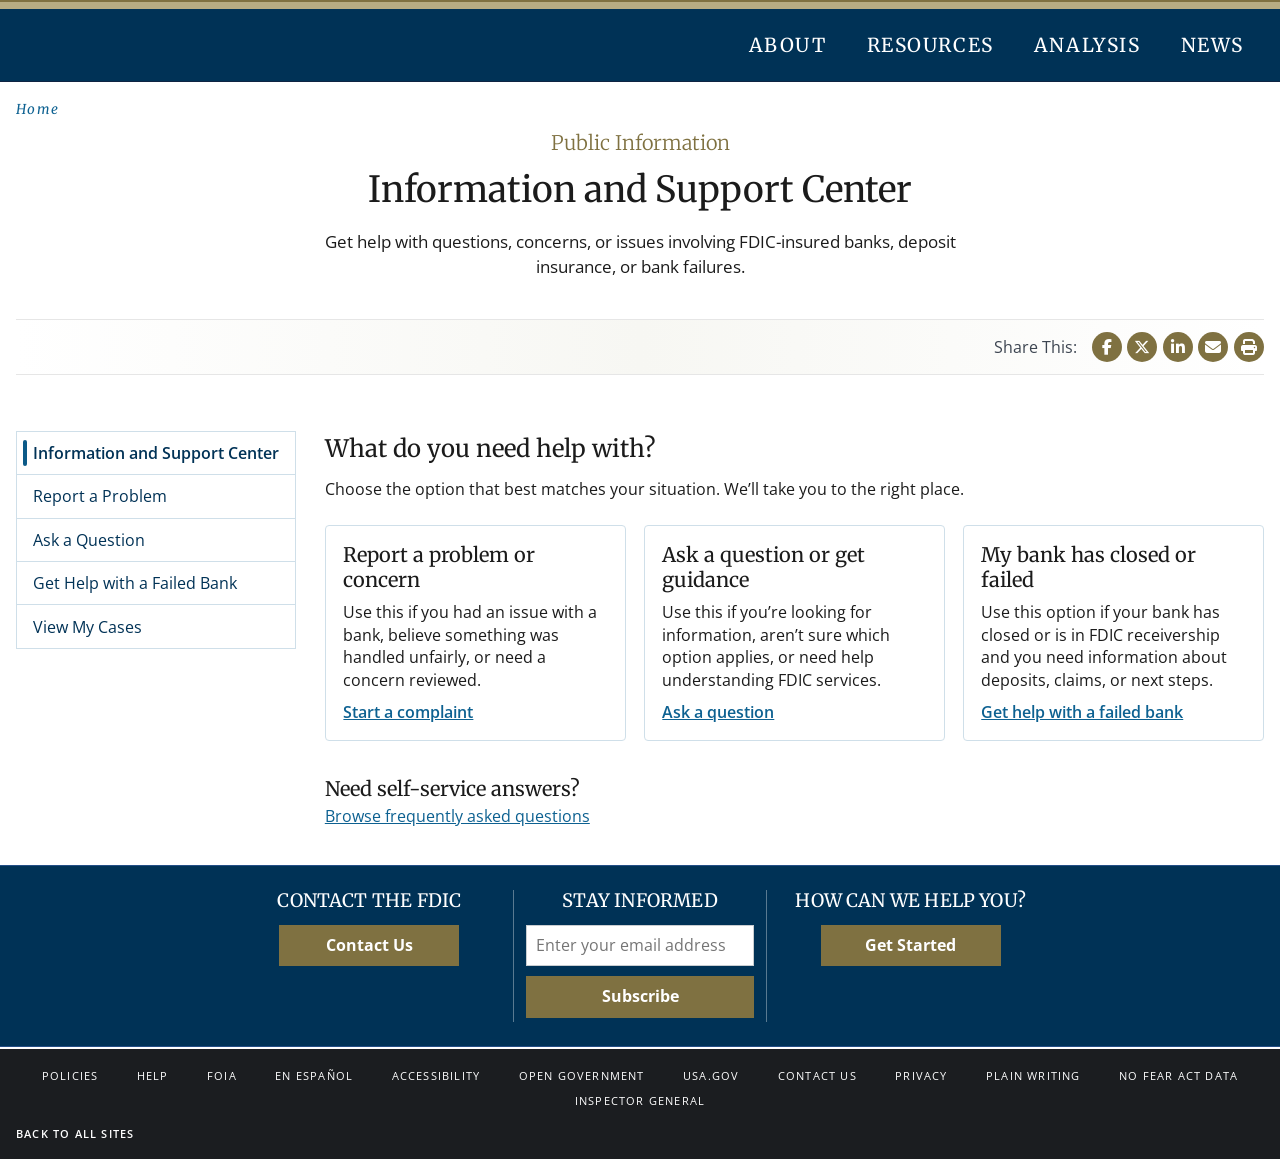
==== sites/fdic-public-information-faq/index.html @ 42a554e1 "Refactor support prototype with reusable web components" ====
<!doctype html>
<html lang="en">
  <head>
    <meta charset="UTF-8" />
    <meta name="viewport" content="width=device-width, initial-scale=1.0" />
    <title>FDIC Information and Support Center</title>
    <link rel="preconnect" href="https://fonts.googleapis.com" />
    <link rel="preconnect" href="https://fonts.gstatic.com" crossorigin />
    <link href="https://fonts.googleapis.com/css2?family=Merriweather:wght@300;400;700&family=Open+Sans:wght@400;600;700&family=Source+Sans+Pro:wght@400;700&display=swap" rel="stylesheet" />
    <link rel="stylesheet" href="https://cdnjs.cloudflare.com/ajax/libs/font-awesome/6.5.2/css/all.min.css" />
    <link rel="stylesheet" href="styles.css" />
  </head>
  <body>
    <a class="skip-link" href="#main-content">Skip to main content</a>
    <fdic-site-header></fdic-site-header>

    <div class="grid-container bg-fdic-white">
      <div class="ds-region-abovecontent">
        <fdic-breadcrumb crumbs='[{"label":"Home","href":"https://www.fdic.gov"}]'></fdic-breadcrumb>

        <div class="content-subtitle">Public Information</div>
        <h1>Information and Support Center</h1>
        <p class="support-intro">
          Get help with questions, concerns, or issues involving FDIC-insured banks, deposit insurance, or bank failures.
        </p>
        <fdic-share-bar></fdic-share-bar>
      </div>

      <main id="main-content" class="support-layout" aria-label="Support options">
        <fdic-support-nav active="index.html"></fdic-support-nav>

        <section class="support-main">
          <h2>What do you need help with?</h2>
          <p class="support-subcopy">Choose the option that best matches your situation. We’ll take you to the right place.</p>

          <div class="support-cards">
            <fdic-support-card
              href="report-problem.html?mode=report"
              heading="Report a problem or concern"
              description="Use this if you had an issue with a bank, believe something was handled unfairly, or need a concern reviewed."
              cta="Start a complaint"
            ></fdic-support-card>
            <fdic-support-card
              href="report-problem.html?mode=ask"
              heading="Ask a question or get guidance"
              description="Use this if you’re looking for information, aren’t sure which option applies, or need help understanding FDIC services."
              cta="Ask a question"
            ></fdic-support-card>
            <fdic-support-card
              href="report-problem.html?mode=failed"
              heading="My bank has closed or failed"
              description="Use this option if your bank has closed or is in FDIC receivership and you need information about deposits, claims, or next steps."
              cta="Get help with a failed bank"
            ></fdic-support-card>
          </div>

          <div class="support-secondary-action">
            <h3>Need self-service answers?</h3>
            <a href="faq.html">Browse frequently asked questions</a>
          </div>
        </section>
      </main>
    </div>

    <fdic-site-footer></fdic-site-footer>
    <script src="components.js"></script>
  </body>
</html>
---- sites/fdic-public-information-faq/styles.css ----
:root {
  --fdic-blue-900: #003256;
  --fdic-blue-800: #0d6191;
  --fdic-blue-700: #0c5a88;
  --fdic-blue-050: #f1f5fb;
  --fdic-gold: #7f7141;
  --fdic-brass: #a48923;
  --fdic-tan: #b7ac83;
  --fdic-gray-900: #1b1b1b;
  --fdic-gray-700: #3d4551;
  --fdic-gray-400: #a9aeb1;
  --fdic-gray-300: #c9cdd1;
  --fdic-gray-200: #dfe1e2;
  --fdic-gray-100: #f0f0f0;
  --fdic-white: #ffffff;
  --fdic-black-900: #1b1d20;
  --surface-muted: #f0f2f5;
  --surface-soft: #f8fbff;
  --surface-soft-hover: #eef4fc;
  --surface-selected: #eef6ff;
  --border-subtle: #dfe1e2;
  --border-control: #c9cdd1;
  --border-emphasis: #b9cbe1;
  --control-height-compact: 2rem;
  --control-height-regular: 2.25rem;
  --control-height-large: 2.6rem;
  --control-pad-y: 0.45rem;
  --control-pad-x: 0.9rem;
  --type-h1-size: 2.25rem;
  --type-h1-line: 1.25;
  --type-h2-size: 1.5rem;
  --type-h2-line: 1.25;
  --type-h3-size: 1.25rem;
  --type-h3-line: 1.25;
  --space-1: 0.5rem;
  --space-2: 0.75rem;
  --space-3: 1rem;
  --space-4: 1.5rem;
  --space-5: 2rem;
}

* {
  box-sizing: border-box;
}

body {
  margin: 0;
  font-family: "Open Sans", "Source Sans Pro", "Helvetica Neue", Helvetica, Roboto, Arial, sans-serif;
  font-size: 1rem;
  line-height: 1.15;
  color: var(--fdic-gray-900);
  background: var(--fdic-white);
}

h1,
h2,
h3 {
  font-family: "Merriweather", "Merriweather Web", Georgia, Cambria, "Times New Roman", Times, serif;
  color: var(--fdic-gray-900);
}

h1 {
  margin: 0.75rem 0 1.125rem;
  font-size: var(--type-h1-size);
  line-height: var(--type-h1-line);
  font-weight: 400;
  text-align: center;
}

h2 {
  margin: 0 0 0.75rem;
  font-size: var(--type-h2-size);
  line-height: var(--type-h2-line);
  font-weight: 400;
}

h3 {
  margin: 0 0 0.55rem;
  font-size: var(--type-h3-size);
  line-height: var(--type-h3-line);
  font-weight: 400;
}

a {
  color: var(--fdic-blue-800);
}

.skip-link {
  position: absolute;
  left: -10000px;
  top: auto;
  width: 1px;
  height: 1px;
  overflow: hidden;
}

.skip-link:focus {
  left: 1rem;
  top: 1rem;
  width: auto;
  height: auto;
  background: var(--fdic-white);
  border: 2px solid var(--fdic-blue-700);
  padding: 0.5rem 0.75rem;
  z-index: 999;
}

.grid-container {
  max-width: 1324px;
  margin: 0 auto;
  padding: 0 1rem;
}

.usa-header {
  background: var(--fdic-blue-900);
  border-top: 2px solid var(--fdic-gold);
  box-shadow: inset 0 7px 0 var(--fdic-tan);
  padding-top: 7px;
  border-bottom: 1px solid #0f2442;
  color: var(--fdic-white);
}

.header-inner {
  min-height: 72px;
  display: flex;
  align-items: center;
  justify-content: space-between;
  gap: 1rem;
  padding: 0 1rem;
}

.site-logo {
  width: 15rem;
  display: inline-block;
}

.site-logo img {
  width: auto;
  max-width: 100%;
  max-height: 49px;
  height: 49px;
  display: block;
}

.tbm-main .tbm-nav {
  margin: 0;
  padding: 0;
  list-style: none;
  display: flex;
  align-items: center;
  gap: 0;
}

.tbm-main .tbm-link {
  color: var(--fdic-white);
  text-decoration: none;
  font-family: "Merriweather", "Merriweather Web", Georgia, Cambria, "Times New Roman", Times, serif;
  font-size: 1.2rem;
  font-weight: 400;
  letter-spacing: 0.083em;
  text-transform: uppercase;
  line-height: 1.5;
  padding: 1rem 1.25rem;
  display: block;
}

.tbm-main .tbm-link:hover,
.tbm-main .tbm-link:focus-visible {
  background: #1a3f73;
}

.bg-fdic-white {
  background: var(--fdic-white);
}

.ds-region-abovecontent {
  padding-top: 1.25rem;
  padding-bottom: 0.25rem;
  text-align: left;
}

.fdic-breadcrumb {
  margin: 0 0 0.75rem;
  font-size: 0.85rem;
  line-height: 1.15;
  font-family: "Merriweather", "Merriweather Web", Georgia, Cambria, "Times New Roman", Times, serif;
  font-style: italic;
  letter-spacing: 0.1em;
}

.fdic-breadcrumb__list {
  display: flex;
  justify-content: flex-start;
  flex-wrap: wrap;
  gap: 0.25rem;
  list-style: none;
  margin: 0;
  padding: 0;
}

.fdic-breadcrumb__item {
  display: inline-flex;
}

.fdic-breadcrumb__item:not(:last-child)::after {
  content: "//";
  margin-left: 0.6rem;
  color: var(--fdic-gray-700);
}

.fdic-breadcrumb__item__link {
  text-decoration: none;
}

.fdic-breadcrumb__item__link:hover,
.fdic-breadcrumb__item__link:focus-visible {
  text-decoration: underline;
}

.content-subtitle {
  color: var(--fdic-gold);
  font-family: "Merriweather", "Merriweather Web", Georgia, Cambria, "Times New Roman", Times, serif;
  font-size: 1.25rem;
  line-height: 1.6rem;
  font-weight: 300;
  margin-bottom: 0.2rem;
  text-align: center;
}

.share-bar {
  display: flex;
  flex-wrap: wrap;
  justify-content: flex-end;
  gap: 0.35rem;
  align-items: center;
  margin: 2.5rem 0;
  padding: 0.75rem 0;
  border-top: 1px solid #e6e6e6;
  border-bottom: 1px solid #e6e6e6;
  background-image: linear-gradient(to right, #ffffff, #f7f7f3, #ffffff);
  font-size: 1rem;
}

.share-label {
  color: var(--fdic-gray-700);
  font-weight: 400;
  line-height: 1.15;
  margin-right: 0.55rem;
}

.share-action {
  text-decoration: none;
  color: inherit;
  display: inline-flex;
  align-items: center;
  justify-content: center;
}

.share-action:focus-visible {
  outline: 2px solid var(--fdic-blue-700);
  outline-offset: 2px;
}

.share-icon {
  width: 30px;
  height: 30px;
  border-radius: 50%;
  background: var(--fdic-gold);
  color: var(--fdic-white);
  display: inline-flex;
  align-items: center;
  justify-content: center;
  font-size: 16px;
  line-height: 1;
}

.share-icon.fa-solid {
  font-weight: 900;
}

.share-icon.fa-brands {
  font-weight: 400;
}

.share-action:hover .share-icon,
.share-action:focus-visible .share-icon {
  background: var(--fdic-brass);
}

.faq-controls {
  display: grid;
  grid-template-columns: 1fr auto;
  gap: 0.75rem;
  align-items: center;
  margin-bottom: 1.25rem;
  border-top: 1px solid var(--fdic-gray-200);
  border-bottom: 1px solid var(--fdic-gray-200);
  padding: 0.9rem 0;
}

.search-input-wrap {
  position: relative;
}

#faq-search {
  width: 100%;
  min-height: 2.75rem;
  border: 1px solid var(--fdic-gray-400);
  border-radius: 0;
  font: inherit;
  padding: 0.5rem 2.9rem 0.5rem 0.65rem;
}

#faq-search::-webkit-search-cancel-button {
  -webkit-appearance: none;
  display: none;
}

.faq-search-inline-clear {
  position: absolute;
  top: 2px;
  right: 2px;
  width: calc(2.75rem - 4px);
  height: calc(100% - 4px);
  border: 0;
  border-left: 1px solid var(--fdic-gray-300);
  border-radius: 0;
  background-color: #f3f7fc;
  background-image:
    linear-gradient(45deg, transparent 46%, #35567f 46%, #35567f 54%, transparent 54%),
    linear-gradient(-45deg, transparent 46%, #35567f 46%, #35567f 54%, transparent 54%);
  background-size: 14px 14px;
  background-repeat: no-repeat;
  background-position: center;
  cursor: pointer;
}

.faq-search-inline-clear:hover,
.faq-search-inline-clear:focus-visible {
  background-color: #eaf1fa;
}

.faq-search-inline-clear:focus-visible {
  outline: 2px solid var(--fdic-blue-700);
  outline-offset: -2px;
}

button,
.usa-button,
.back-link {
  font: inherit;
}

#clear-search {
  min-height: 2.75rem;
  border: 1px solid var(--fdic-blue-700);
  background: var(--fdic-white);
  color: var(--fdic-blue-700);
  border-radius: 0;
  padding: 0.45rem 0.75rem;
  cursor: pointer;
}

#clear-search:hover,
#clear-search:focus-visible {
  background: var(--fdic-blue-050);
}

#result-count {
  margin: 0;
  font-size: 1rem;
  font-weight: 600;
}

.source-link {
  justify-self: end;
  font-size: 1rem;
  text-decoration: none;
}

.source-link:hover,
.source-link:focus-visible {
  text-decoration: underline;
}

.ds-region-content {
  display: grid;
  grid-template-columns: 300px minmax(0, 1fr);
  gap: 2rem;
  align-items: start;
  padding-top: 0.5rem;
  padding-bottom: 2rem;
}

.sidebar-container.navigation {
  border: 1px solid #cfdfe9;
  background: transparent;
  padding: 0 0.5rem;
}

.category-tree {
  margin-top: 0;
}

.category-row {
  position: relative;
  width: 100%;
  border: 0;
  border-bottom: 1px solid #cfdfe9;
  border-radius: 0;
  background: transparent;
  padding: 0.5rem 1rem;
  display: flex;
  align-items: baseline;
  justify-content: space-between;
  gap: 0.45rem;
  text-align: left;
  font-size: 1rem;
  line-height: 1.5;
  color: var(--fdic-gray-900);
  cursor: pointer;
}

.category-row:hover,
.category-row:focus-visible {
  background: #eef3f8;
}

.category-row.selected {
  color: var(--fdic-blue-900);
  background: transparent;
  font-weight: 600;
}

.category-row.selected::before {
  content: "";
  position: absolute;
  left: 0;
  top: 6px;
  bottom: 6px;
  width: 4px;
  border-radius: 999px;
  background: var(--fdic-blue-700);
}

.category-count {
  color: var(--fdic-gray-700);
  font-size: 0.95rem;
  min-width: 1.5rem;
  text-align: right;
}

.ds-region-middle h2 {
  margin-top: 0.2rem;
}

.ds-region-middle {
  max-width: 72ch;
}

.faq-list {
  display: grid;
  gap: 0;
  border-top: 1px solid var(--fdic-gray-200);
  padding: 0;
}

.faq-list-items {
  list-style: none;
  margin: 0;
  padding: 0;
}

.faq-list-item {
  margin: 0;
  padding: 0;
}

.faq-item {
  position: relative;
  border: 0;
  border-bottom: 1px solid var(--fdic-gray-200);
  border-radius: 0;
  background: var(--fdic-white);
  padding: 0;
}

.faq-item details {
  border-radius: 0;
}

.faq-item summary {
  display: block;
  margin: 0;
  cursor: pointer;
  list-style: none;
  padding: 1.05rem 1.125rem 0.9rem;
  border-left: 3px solid transparent;
  border-radius: 2px;
  transition:
    background-color 150ms ease,
    border-left-color 150ms ease,
    box-shadow 150ms ease;
}

.faq-item summary::-webkit-details-marker {
  display: none;
}

.faq-item summary:hover {
  background: #f4f8fc;
  border-left-color: #9db8da;
  box-shadow: none;
}

.faq-item summary:focus-visible {
  background: #f4f8fc;
  border-left-color: var(--fdic-blue-700);
  box-shadow: inset 0 0 0 2px var(--fdic-blue-700);
}

.faq-item details[open] > summary {
  border-left-color: var(--fdic-blue-700);
  background: #f8fbff;
}

.faq-head {
  display: flex;
  align-items: flex-start;
  gap: 0.5rem;
  padding-right: 7rem;
}

.faq-head h3 {
  margin: 0;
  font-size: var(--type-h3-size);
  line-height: 1.25;
  font-weight: 400;
  transition: color 150ms ease;
}

.faq-item summary:hover .faq-head h3,
.faq-item summary:focus-visible .faq-head h3 {
  color: var(--fdic-blue-800);
}

.copy-link-btn {
  position: absolute;
  top: 0.75rem;
  right: 0.875rem;
  min-height: var(--control-height-regular);
  border: 1px solid var(--border-emphasis);
  background: var(--surface-soft);
  color: var(--fdic-blue-800);
  border-radius: 999px;
  font-size: 0.9rem;
  line-height: 1;
  padding: 0.35rem 0.7rem;
  visibility: hidden;
  opacity: 0;
  pointer-events: none;
  transition: opacity 120ms ease, background-color 120ms ease, border-color 120ms ease;
}

.faq-item:hover .copy-link-btn,
.faq-item:focus-within .copy-link-btn,
.faq-item:has(details[open]) .copy-link-btn {
  visibility: visible;
  opacity: 1;
  pointer-events: auto;
}

.copy-link-btn:hover,
.copy-link-btn:focus-visible {
  background: var(--surface-soft-hover);
  border-color: #8fb0d8;
}

.copy-link-btn:focus-visible {
  outline: 2px solid var(--fdic-blue-700);
  outline-offset: 2px;
}

.topic-tags {
  margin-top: 0.65rem;
  display: none;
  flex-wrap: wrap;
  gap: 0.35rem;
}

@media (prefers-reduced-motion: reduce) {
  .faq-item summary,
  .faq-head h3,
  .copy-link-btn,
  .support-card-link {
    transition: none;
  }
}

.topic-tag {
  display: inline-flex;
  align-items: center;
  background: #f3f7fc;
  border: 1px solid #d7e2f2;
  border-radius: 9999px;
  color: #35567f;
  font-size: 0.85rem;
  font-weight: 400;
  line-height: 1.2;
  padding: 0.2rem 0.65rem;
  white-space: nowrap;
  cursor: default;
}

.answer {
  border-top: 1px solid var(--fdic-gray-200);
  padding: 1rem 1.125rem 1.35rem;
  line-height: 1.65;
}

.answer,
.answer * {
  text-align: left;
}

.answer p {
  margin: 0 0 0.75rem;
}

.answer p:first-child {
  margin-top: 0;
}

.answer ul,
.answer ol {
  margin: 0.45rem 0 0.95rem;
  padding-left: 1.5rem;
}

.answer li {
  margin: 0.35rem 0;
}

.answer img {
  max-width: 100%;
  height: auto;
}

.empty-state {
  padding: 1rem 0;
}

.usa-footer {
  background: var(--fdic-blue-900);
  color: var(--fdic-white);
}

.footer-primary {
  display: flex;
  border-top: 1px solid #234e86;
  border-bottom: 1px solid #234e86;
  padding: 1.5rem 0;
  background-image: url("https://www.fdic.gov/themes/custom/fdic_theme/assets/images/bg-informed.png");
  background-position: center;
  background-repeat: no-repeat;
  background-size: cover;
}

.footer-primary-grid {
  display: grid;
  grid-template-columns: repeat(3, minmax(0, 1fr));
  gap: 1rem;
}

.footer-primary section {
  min-height: 132px;
  display: flex;
  flex-direction: column;
  justify-content: flex-start;
  align-items: center;
  text-align: center;
  padding: 0 0.75rem;
}

.footer-primary section:nth-child(2) {
  border-left: 1px solid rgba(255, 255, 255, 0.35);
  border-right: 1px solid rgba(255, 255, 255, 0.35);
}

.footer-title {
  margin: 0 0 0.85rem;
  font-family: "Merriweather", "Merriweather Web", Georgia, Cambria, "Times New Roman", Times, serif;
  font-size: 1.15rem;
  letter-spacing: 0.01em;
}

.usa-button {
  display: inline-flex;
  align-items: center;
  justify-content: center;
  border: 0;
  background: var(--fdic-gold);
  color: var(--fdic-white);
  text-decoration: none;
  padding: var(--control-pad-y) var(--control-pad-x);
  min-height: var(--control-height-large);
  min-width: 180px;
  font-weight: 700;
  line-height: 1.2;
  cursor: pointer;
  border-radius: 0;
}

.subscribe-form {
  width: 100%;
  max-width: 275px;
  display: grid;
  gap: 0.6rem;
}

.subscribe-form input {
  min-height: var(--control-height-large);
  border: 1px solid var(--border-control);
  border-radius: 0;
  padding: 0.4rem 0.6rem;
  font: inherit;
}

.usa-button:hover,
.usa-button:focus-visible {
  background: var(--fdic-brass);
}

.footer-secondary {
  border-top: 2px solid var(--fdic-white);
  background: var(--fdic-black-900);
  padding: 1rem 0;
}

.footer-secondary .grid-container {
  display: flex;
  justify-content: space-between;
  align-items: center;
  gap: 1rem;
  flex-wrap: wrap;
}

.footer-secondary-menu .menu {
  margin: 0;
  padding: 0;
  list-style: none;
  display: flex;
  flex-wrap: wrap;
  justify-content: center;
  gap: 0.35rem 0.8rem;
}

.footer-secondary-menu .menu li {
  padding-left: 0.8rem;
  padding-right: 0.8rem;
}

.footer-secondary-menu a,
.back-link {
  color: var(--fdic-white);
  text-decoration: none;
  font-family: "Open Sans", "Source Sans Pro", "Helvetica Neue", Helvetica, Roboto, Arial, sans-serif;
  font-size: 0.7rem;
  line-height: 1.5;
  letter-spacing: 1.2px;
  text-transform: uppercase;
}

.footer-secondary-menu a:hover,
.footer-secondary-menu a:focus-visible,
.back-link:hover,
.back-link:focus-visible {
  text-decoration: underline;
}

.back-link {
  font-weight: 600;
}

.support-intro {
  max-width: 42rem;
  margin: 0 auto 1rem;
  font-size: 1.05rem;
  line-height: 1.45;
  text-align: center;
}

.support-layout {
  display: grid;
  grid-template-columns: 280px minmax(0, 1fr);
  gap: 1.8rem;
  padding-top: 0.75rem;
  padding-bottom: 2.5rem;
}

.support-sidenav {
  border: 1px solid #cfdfe9;
  align-self: start;
}

.support-nav-item {
  display: block;
  padding: 0.7rem 1rem;
  border-bottom: 1px solid #cfdfe9;
  color: var(--fdic-blue-900);
  text-decoration: none;
  font-size: 1rem;
  line-height: 1.25;
}

.support-nav-item:last-child {
  border-bottom: 0;
}

.support-nav-item.selected {
  position: relative;
  font-weight: 600;
}

.support-nav-item.selected::before {
  content: "";
  position: absolute;
  left: 0.35rem;
  top: 0.5rem;
  bottom: 0.5rem;
  width: 4px;
  border-radius: 999px;
  background: var(--fdic-blue-700);
}

.support-main h2 {
  margin-top: 0.2rem;
  margin-bottom: 0.8rem;
}

.support-main h3 {
  margin: 0 0 0.5rem;
}

.support-subcopy {
  margin: 0 0 1.5rem;
  font-size: 1rem;
  line-height: 1.5;
}

.support-cards {
  display: grid;
  grid-template-columns: repeat(3, minmax(0, 1fr));
  gap: 1.1rem;
  margin-bottom: 2rem;
}

.support-card {
  border: 1px solid #cfdfe9;
  border-radius: 4px;
  background: var(--fdic-white);
}

.support-card-link {
  display: block;
  height: 100%;
  color: inherit;
  text-decoration: none;
  padding: 1rem 1.1rem 1.15rem;
  border-radius: 4px;
  transition: background-color 150ms ease, box-shadow 150ms ease;
}

.support-card h3 {
  margin-bottom: 0.6rem;
}

.support-card p {
  margin: 0 0 0.75rem;
  line-height: 1.4;
}

.support-card-cta {
  color: var(--fdic-blue-800);
  text-decoration: underline;
  font-weight: 600;
}

.support-card-link:hover,
.support-card-link:focus-visible {
  background: #f5f9ff;
  box-shadow: inset 0 0 0 2px #c2d6ee;
}

.support-card-link:focus-visible {
  outline: 2px solid var(--fdic-blue-700);
  outline-offset: 2px;
}

.support-secondary-action {
  margin-top: 2.2rem;
}

.support-secondary-action h3 {
  margin-bottom: 0.35rem;
}

.report-layout {
  display: grid;
  grid-template-columns: 280px minmax(0, 1fr);
  gap: 1.35rem;
  padding-top: 0.9rem;
  padding-bottom: 2.5rem;
}

.report-layout--single {
  grid-template-columns: minmax(0, 1fr);
}

.report-layout--single .report-main {
  max-width: 58rem;
  width: 100%;
  margin-inline: auto;
}

.report-main h2 {
  margin-top: 0.3rem;
  margin-bottom: 0.85rem;
}

.report-content-grid {
  display: grid;
  grid-template-columns: minmax(0, 1fr) 18.5rem;
  grid-template-areas: "main aside";
  gap: 0.95rem 1.25rem;
}

.report-form-pane {
  grid-area: main;
}

.report-progress-aside {
  grid-area: aside;
  align-self: start;
  position: sticky;
  top: 0.9rem;
}

.report-required-note {
  margin: 0 0 1rem;
  font-size: 0.94rem;
  color: #3d4551;
}

.report-progress {
  margin: 0;
  padding: 0.85rem 0.95rem 0.9rem;
  border: 1px solid #b7cde1;
  border-left: 4px solid var(--fdic-blue-700);
  border-radius: 4px;
  background: linear-gradient(180deg, #f8fbff 0%, #f3f7fb 100%);
  box-shadow: 0 1px 2px rgba(0, 43, 73, 0.08);
}

.report-progress-title {
  margin: 0 0 0.35rem;
  font-size: 1rem;
  line-height: 1.25;
  font-family: "Open Sans", "Source Sans Pro", "Helvetica Neue", Helvetica, Roboto, Arial, sans-serif;
  font-weight: 700;
  color: #3d4551;
}

.report-progress-list {
  margin: 0;
  padding-left: 0;
  font-size: 0.95rem;
  line-height: 1.45;
  list-style: none;
}

.progress-item {
  display: flex;
  align-items: center;
  gap: 0.55rem;
  margin-bottom: 0.25rem;
  color: #1f2934;
}

.progress-item::before {
  content: "";
  flex: 0 0 auto;
  width: 1.05rem;
  height: 1.05rem;
  border: 2px solid #6b7785;
  border-radius: 2px;
  box-sizing: border-box;
  display: inline-flex;
  align-items: center;
  justify-content: center;
  font-size: 0.82rem;
  font-weight: 700;
  line-height: 1;
}

.progress-item.is-complete::before {
  border-color: #1e5f3f;
  color: #1e5f3f;
  content: "\2713";
}

.progress-item.is-incomplete::before {
  background: transparent;
  color: transparent;
}

.progress-item.is-complete .progress-label {
  color: #5a6675;
}

.progress-label {
  color: #1f2934;
}

.report-required-marker {
  color: #a21b1b;
}

.report-error-summary {
  border-left: 4px solid #b50909;
  background: #fff3f2;
  padding: 0.7rem 0.9rem;
  margin-bottom: 1rem;
}

.report-error-summary p {
  margin: 0 0 0.5rem;
  font-weight: 700;
}

.report-error-summary ul {
  margin: 0;
  padding-left: 1rem;
}

.report-error-summary a {
  color: #7d1020;
}

.report-section {
  margin-top: 1.75rem;
}

.report-subcopy {
  margin: 0 0 0.9rem;
  font-size: 1.02rem;
  line-height: 1.4;
  color: #3d4551;
}

.report-grid {
  display: grid;
  grid-template-columns: repeat(2, minmax(0, 1fr));
  gap: 0.65rem 0.85rem;
}

.report-option {
  display: flex;
  align-items: flex-start;
  gap: 0.55rem;
  background: var(--surface-muted);
  border: 1px solid transparent;
  color: #30363f;
  padding: 0.55rem 0.65rem;
  min-height: 2.45rem;
}

.report-option input[type="radio"] {
  -webkit-appearance: none;
  appearance: none;
  margin: 0.18rem 0 0;
  width: 1.12rem;
  height: 1.12rem;
  font-size: 1rem;
  border: 2px solid #7b8794;
  border-radius: 50%;
  background: #fff;
  flex: 0 0 auto;
  box-sizing: border-box;
  display: inline-grid;
  place-content: center;
}

.report-option input[type="radio"]::before {
  content: "";
  width: 0.53rem;
  height: 0.53rem;
  border-radius: 50%;
  transform: scale(0);
  transition: transform 120ms ease-in-out;
  background: #0d7cb8;
}

.report-option input[type="radio"]:checked {
  border-color: #0d7cb8;
}

.report-option input[type="radio"]:checked::before {
  transform: scale(1);
}

.report-option input[type="radio"]:focus-visible {
  outline: 2px solid var(--fdic-blue-700);
  outline-offset: 2px;
}

@media (prefers-reduced-motion: reduce) {
  .report-option input[type="radio"]::before {
    transition: none;
  }
}

.report-option__text {
  font-size: 0.98rem;
  line-height: 1.35;
}

.report-option__text strong {
  display: block;
  font-size: 1.05rem;
  line-height: 1.35;
  font-weight: 700;
}

.report-option-detail {
  display: block;
}

.report-option.is-selected {
  border-color: #70b6f1;
  background: var(--surface-selected);
}

.report-textarea {
  width: 100%;
  min-height: 220px;
  resize: vertical;
  border: 1px solid var(--border-control);
  padding: 0.7rem;
  font: inherit;
  line-height: 1.45;
  background: #fff;
}

.report-input,
.report-select {
  width: 100%;
  min-height: var(--control-height-large);
  border: 1px solid var(--border-control);
  padding: 0.5rem 0.65rem;
  font: inherit;
  line-height: 1.35;
  background: #fff;
}

.report-label {
  display: block;
  margin: 0 0 0.4rem;
  font-family: "Merriweather", "Merriweather Web", Georgia, Cambria, "Times New Roman", Times, serif;
  font-size: var(--type-h2-size);
  line-height: 1.25;
  color: var(--fdic-gray-900);
}

.report-label--compact {
  font-family: "Open Sans", "Source Sans Pro", "Helvetica Neue", Helvetica, Roboto, Arial, sans-serif;
  font-size: 0.98rem;
  font-weight: 700;
  line-height: 1.35;
  margin-bottom: 0.35rem;
}

.report-inline-grid {
  display: grid;
  grid-template-columns: repeat(2, minmax(0, 1fr));
  gap: 0.75rem 0.9rem;
}

.report-inline-grid__full {
  grid-column: 1 / -1;
}

.report-textarea:focus-visible {
  outline: 2px solid var(--fdic-blue-700);
  outline-offset: 1px;
}

.report-textarea--short {
  min-height: 130px;
}

.report-input:focus-visible,
.report-select:focus-visible {
  outline: 2px solid var(--fdic-blue-700);
  outline-offset: 1px;
}

.report-section--compact {
  margin-top: 0.9rem;
}

.report-stepper {
  display: grid;
  grid-template-columns: 1fr auto 1fr;
  align-items: center;
  border-top: 1px solid #dfe1e2;
  margin-top: 1.4rem;
  padding-top: 1.35rem;
}

.report-stepper .step-center {
  font-size: 0.92rem;
  color: #3d4551;
}

.step-btn {
  font: inherit;
  border: 0;
  background: var(--surface-muted);
  color: #2f3540;
  text-decoration: none;
  min-height: var(--control-height-regular);
  min-width: 7.2rem;
  padding: var(--control-pad-y) 0.7rem;
  display: inline-flex;
  align-items: center;
  gap: 0.45rem;
}

.step-btn .icon {
  font-size: 1.68rem;
  line-height: 1;
  display: inline-flex;
  align-items: center;
  justify-content: center;
  transform: translateY(-2px);
}

@media (prefers-reduced-motion: reduce) {
  .step-btn .icon {
    transform: none;
  }
}

.step-btn.next {
  justify-self: end;
  background: var(--fdic-blue-800);
  color: var(--fdic-white);
  cursor: pointer;
}

.step-btn.next:disabled {
  background: #8ca7bc;
  color: #f3f4f6;
  cursor: not-allowed;
}

.step-btn.next:disabled:hover,
.step-btn.next:disabled:focus-visible {
  filter: none;
}

.step-btn.is-loading {
  cursor: progress;
}

.step-btn:hover,
.step-btn:focus-visible {
  filter: brightness(0.97);
}

.report-actions {
  display: flex;
  align-items: center;
  justify-content: space-between;
  gap: 0.75rem;
  border-top: 1px solid var(--border-subtle);
  margin-top: 1.4rem;
  padding-top: 1rem;
}

fieldset.report-fieldset {
  border: 0;
  margin: 0;
  padding: 0;
}

fieldset.report-fieldset legend {
  display: block;
  padding: 0;
  margin: 0 0 0.45rem;
  font-family: "Merriweather", "Merriweather Web", Georgia, Cambria, "Times New Roman", Times, serif;
  font-size: var(--type-h2-size);
  line-height: 1.25;
  color: var(--fdic-gray-900);
}

fieldset.report-fieldset .report-grid {
  clear: none;
}

fdic-choice-group {
  display: block;
}

.report-endpoint-title {
  margin: 0 0 0.35rem;
}

.report-endpoint-link-wrap {
  margin: 0;
}

.report-summary {
  margin-top: 1.2rem;
  border-top: 1px solid var(--border-subtle);
  padding-top: 1rem;
}

.report-summary h3 {
  margin: 0 0 0.4rem;
}

.report-summary p {
  margin: 0;
  line-height: 1.45;
}

.review-summary {
  margin: 0;
  border: 1px solid var(--border-subtle);
  background: #f9fafb;
}

.review-summary dt {
  margin: 0;
  padding: 0.85rem 1rem 0.25rem;
  font-size: 0.95rem;
  color: #3d4551;
  font-weight: 700;
}

.review-summary dd {
  margin: 0;
  padding: 0 1rem 0.85rem;
  border-bottom: 1px solid var(--border-subtle);
  line-height: 1.45;
}

.review-summary dd:last-child {
  border-bottom: 0;
}

.review-actions {
  margin-top: 1.15rem;
}

.review-faq-suggestions {
  margin-top: 1.25rem;
  padding: 0.85rem 0.95rem;
  border: 1px solid #d7e3ef;
  background: #f8fbff;
}

.review-faq-suggestions h3 {
  margin: 0 0 0.45rem;
}

.review-faq-list {
  margin: 0;
  padding-left: 1rem;
}

.review-faq-list li {
  margin-bottom: 0.25rem;
}

.cases-table {
  width: 100%;
  border-collapse: collapse;
  margin-top: 0.5rem;
  border: 1px solid #dfe1e2;
}

.cases-table th,
.cases-table td {
  border-bottom: 1px solid #dfe1e2;
  padding: 0.6rem 0.65rem;
  text-align: left;
  vertical-align: top;
}

.cases-table th {
  background: #f6f8fa;
  font-weight: 700;
}

.confirm-banner {
  margin: 0 0 0.65rem;
  padding: 0.7rem 0.9rem;
  border-left: 4px solid #1e5f3f;
  border: 1px solid #b4d5c0;
  border-left-width: 4px;
  background: #f3fbf6;
  font-weight: 700;
}

.visually-hidden {
  position: absolute;
  width: 1px;
  height: 1px;
  padding: 0;
  margin: -1px;
  overflow: hidden;
  clip: rect(0, 0, 0, 0);
  border: 0;
}

@media (max-width: 980px) {
  .header-inner {
    flex-direction: column;
    align-items: flex-start;
    padding-top: 0.65rem;
    padding-bottom: 0.65rem;
  }

  .tbm-main .tbm-nav {
    flex-wrap: wrap;
  }

  .tbm-main .tbm-link {
    padding: 0.65rem 0.9rem;
    font-size: 1rem;
  }

  .faq-controls {
    grid-template-columns: 1fr;
  }

  .source-link {
    justify-self: start;
  }

  .ds-region-content {
    grid-template-columns: 1fr;
    gap: 1rem;
  }

  .sidebar-container.navigation {
    border-right: 0;
    border-bottom: 1px solid var(--fdic-gray-200);
    padding-right: 0;
    padding-bottom: 1rem;
  }

  .footer-primary-grid {
    grid-template-columns: 1fr;
  }

  .support-layout {
    grid-template-columns: 1fr;
    gap: 1rem;
  }

  .report-layout {
    grid-template-columns: 1fr;
  }

  .support-cards {
    grid-template-columns: 1fr;
  }

  .report-grid {
    grid-template-columns: 1fr;
  }

  .report-inline-grid {
    grid-template-columns: 1fr;
  }

  .report-content-grid {
    grid-template-columns: 1fr;
    grid-template-areas:
      "aside"
      "main";
  }

  .report-progress-aside {
    position: static;
  }

  .report-actions {
    flex-direction: column;
    align-items: stretch;
  }

  .report-actions .step-btn {
    justify-content: center;
  }

  .report-stepper {
    grid-template-columns: 1fr;
    gap: 0.75rem;
  }

  .report-stepper .step-center {
    justify-self: center;
  }

  .step-btn.next {
    justify-self: start;
  }

  .footer-primary section:nth-child(2) {
    border-left: 0;
    border-right: 0;
    border-top: 1px solid rgba(255, 255, 255, 0.35);
    border-bottom: 1px solid rgba(255, 255, 255, 0.35);
    padding-top: 1rem;
    padding-bottom: 1rem;
  }
}
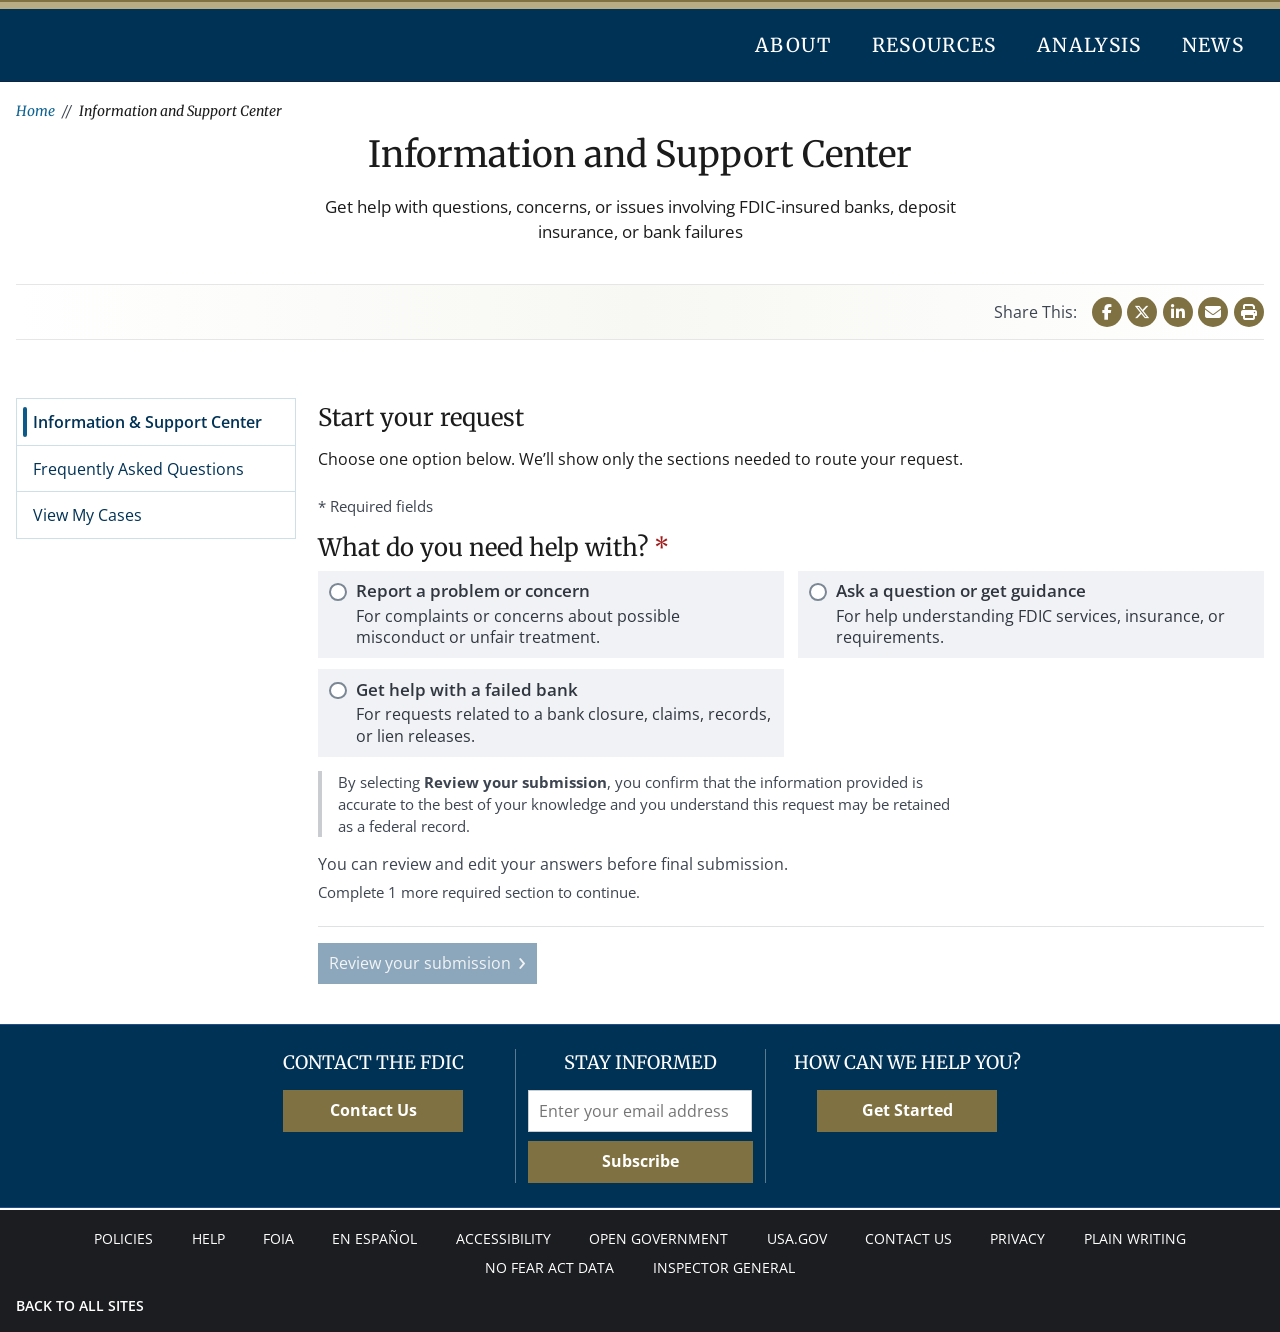
==== commit afb787af: "Refine support flow UX, sidebar integration, and cases sorting" ====
--- a/sites/fdic-public-information-faq/index.html
+++ b/sites/fdic-public-information-faq/index.html
@@ -6,7 +6,7 @@
     <title>FDIC Information and Support Center</title>
     <link rel="preconnect" href="https://fonts.googleapis.com" />
     <link rel="preconnect" href="https://fonts.gstatic.com" crossorigin />
-    <link href="https://fonts.googleapis.com/css2?family=Merriweather:wght@300;400;700&family=Open+Sans:wght@400;600;700&family=Source+Sans+Pro:wght@400;700&display=swap" rel="stylesheet" />
+    <link href="https://fonts.googleapis.com/css2?family=Merriweather:ital,wght@0,300;0,400;0,700;1,300;1,400;1,700&family=Open+Sans:wght@400;600;700&family=Source+Sans+Pro:wght@400;700&display=swap" rel="stylesheet" />
     <link rel="stylesheet" href="https://cdnjs.cloudflare.com/ajax/libs/font-awesome/6.5.2/css/all.min.css" />
     <link rel="stylesheet" href="styles.css" />
   </head>
@@ -16,47 +16,146 @@
 
     <div class="grid-container bg-fdic-white">
       <div class="ds-region-abovecontent">
-        <fdic-breadcrumb crumbs='[{"label":"Home","href":"https://www.fdic.gov"}]'></fdic-breadcrumb>
+        <fdic-breadcrumb crumbs='[{"label":"Home","href":"https://www.fdic.gov"},{"label":"Information and Support Center"}]'></fdic-breadcrumb>
 
-        <div class="content-subtitle">Public Information</div>
         <h1>Information and Support Center</h1>
-        <p class="support-intro">
-          Get help with questions, concerns, or issues involving FDIC-insured banks, deposit insurance, or bank failures.
-        </p>
+        <p class="support-intro">Get help with questions, concerns, or issues involving FDIC-insured banks, deposit insurance, or bank failures</p>
+
         <fdic-share-bar></fdic-share-bar>
       </div>
 
-      <main id="main-content" class="support-layout" aria-label="Support options">
-        <fdic-support-nav active="index.html"></fdic-support-nav>
+      <main id="main-content" class="report-layout" aria-label="Support intake flow">
+        <aside class="report-side-rail" aria-label="Support navigation and progress">
+          <fdic-support-nav active="index.html"></fdic-support-nav>
+          <fdic-progress-tracker
+            hidden
+            steps='[{"id":"progress-intent","label":"What you need help with"},{"id":"progress-topic","label":"Concern topic"},{"id":"progress-details","label":"Issue details"},{"id":"progress-outcome","label":"Desired outcome"},{"id":"progress-identity","label":"Contact information"},{"id":"progress-mailing","label":"Mailing address"},{"id":"progress-resolution","label":"Desired resolution details"}]'
+          ></fdic-progress-tracker>
+        </aside>
 
-        <section class="support-main">
-          <h2>What do you need help with?</h2>
-          <p class="support-subcopy">Choose the option that best matches your situation. We’ll take you to the right place.</p>
+        <section class="report-main">
+          <h2 id="intake-heading">Start your request</h2>
+          <p id="intake-subcopy" class="support-subcopy">Choose one option below. We’ll show only the sections needed to route your request.</p>
+          <p class="report-required-note"><span aria-hidden="true">*</span> Required fields</p>
+          <div class="report-content-grid report-content-grid--single">
+            <div class="report-form-pane">
+              <div id="form-errors" class="report-error-summary" role="alert" aria-live="assertive" hidden></div>
 
-          <div class="support-cards">
-            <fdic-support-card
-              href="report-problem.html?mode=report"
-              heading="Report a problem or concern"
-              description="Use this if you had an issue with a bank, believe something was handled unfairly, or need a concern reviewed."
-              cta="Start a complaint"
-            ></fdic-support-card>
-            <fdic-support-card
-              href="report-problem.html?mode=ask"
-              heading="Ask a question or get guidance"
-              description="Use this if you’re looking for information, aren’t sure which option applies, or need help understanding FDIC services."
-              cta="Ask a question"
-            ></fdic-support-card>
-            <fdic-support-card
-              href="report-problem.html?mode=failed"
-              heading="My bank has closed or failed"
-              description="Use this option if your bank has closed or is in FDIC receivership and you need information about deposits, claims, or next steps."
-              cta="Get help with a failed bank"
-            ></fdic-support-card>
+              <form id="support-intake-form" novalidate>
+                <fdic-choice-group id="intent-group"></fdic-choice-group>
+
+                <div id="topic-wrapper" class="report-section" hidden>
+                  <fdic-choice-group id="topic-group"></fdic-choice-group>
+                </div>
+
+                <section id="contextual-faq-wrapper" class="contextual-faq-suggestions report-section" aria-live="polite" hidden>
+                  <h3>Before you continue, these FAQs may help</h3>
+                  <p>If one of these answers resolves your issue, you may not need to submit a request.</p>
+                  <ul id="contextual-faq-list" class="review-faq-list"></ul>
+                  <p class="contextual-faq-more"><a href="faq.html">Browse all FAQs</a></p>
+                </section>
+
+                <div id="details-wrapper" class="report-section" hidden>
+                  <fieldset class="report-fieldset">
+                    <legend id="details-legend">Briefly describe your issue or question <span class="report-required-marker" aria-hidden="true">*</span></legend>
+                    <p id="details-help" class="report-subcopy">Use plain language and include only details needed to understand your issue. Do not include Social Security numbers or full account numbers.</p>
+                    <section class="legal-note legal-note--compact legal-note--full" aria-label="Privacy and records notice">
+                      <p><strong>Privacy and records notice:</strong> Submit only information needed to review and respond to your request. Your submission may become an agency record and may be disclosed if required by law, including FOIA.</p>
+                      <p>Read our <a href="https://www.fdic.gov/about/privacy-program" target="_blank" rel="noopener noreferrer">Privacy Program</a>, <a href="https://www.fdic.gov/foia" target="_blank" rel="noopener noreferrer">FOIA information</a>, and <a href="https://www.fdic.gov/about/website-policies" target="_blank" rel="noopener noreferrer">Website Policies</a>.</p>
+                    </section>
+                    <label for="details-input" class="visually-hidden">Briefly describe your issue or question</label>
+                    <textarea id="details-input" class="report-textarea" required aria-required="true" aria-describedby="details-help"></textarea>
+                  </fieldset>
+                </div>
+
+                <div id="outcome-wrapper" class="report-section" hidden>
+                  <fdic-choice-group id="outcome-group"></fdic-choice-group>
+                </div>
+
+                <div id="identity-wrapper" class="report-section" hidden>
+                  <fieldset class="report-fieldset">
+                    <legend>Your contact information <span class="report-required-marker" aria-hidden="true">*</span></legend>
+                    <p class="report-subcopy">We use this information only to follow up on your request.</p>
+                    <p class="report-subcopy report-subcopy--tight">Providing contact information is voluntary, but we may not be able to follow up if required details are missing.</p>
+                    <div class="report-inline-grid">
+                      <fdic-labeled-input label="First name" input-id="first-name-input" input-type="text" autocomplete="given-name" required></fdic-labeled-input>
+                      <fdic-labeled-input label="Last name" input-id="last-name-input" input-type="text" autocomplete="family-name" required></fdic-labeled-input>
+                      <fdic-labeled-input label="Email" input-id="email-input" input-type="email" autocomplete="email" required></fdic-labeled-input>
+                      <fdic-labeled-input label="Confirm email" input-id="email-confirm-input" input-type="email" autocomplete="email" required></fdic-labeled-input>
+                    </div>
+                  </fieldset>
+                </div>
+
+                <div id="mailing-wrapper" class="report-section" hidden>
+                  <fieldset class="report-fieldset">
+                    <legend>Mailing address <span class="report-required-marker" aria-hidden="true">*</span></legend>
+                    <p class="report-subcopy">Required for request follow-up and document delivery when needed.</p>
+                    <div class="report-inline-grid">
+                      <fdic-labeled-input label="Street address" input-id="mailing-street-input" input-type="text" autocomplete="address-line1" wrapper-class="report-inline-grid__full" required></fdic-labeled-input>
+                      <fdic-labeled-input label="City" input-id="mailing-city-input" input-type="text" autocomplete="address-level2" required></fdic-labeled-input>
+                      <fdic-labeled-input
+                        label="State or territory"
+                        input-id="mailing-state-input"
+                        input-tag="select"
+                        input-type="select"
+                        required
+                        options='[{"value":"","label":"Select a state or territory"}]'
+                      ></fdic-labeled-input>
+                      <fdic-labeled-input label="ZIP or postal code" input-id="mailing-postal-input" input-type="text" autocomplete="postal-code" required></fdic-labeled-input>
+                      <fdic-labeled-input
+                        label="Country"
+                        input-id="mailing-country-input"
+                        input-tag="select"
+                        input-type="select"
+                        required
+                        options='[{"value":"United States","label":"United States"},{"value":"Puerto Rico","label":"Puerto Rico"},{"value":"U.S. Virgin Islands","label":"U.S. Virgin Islands"},{"value":"Other","label":"Other"}]'
+                      ></fdic-labeled-input>
+                      <fdic-labeled-input
+                        label="Business phone"
+                        input-id="business-phone-input"
+                        input-type="tel"
+                        autocomplete="tel"
+                        required-marker-id="business-phone-required-marker"
+                        required-marker-hidden
+                      ></fdic-labeled-input>
+                    </div>
+                  </fieldset>
+                </div>
+
+                <div id="resolution-wrapper" class="report-section" hidden>
+                  <fieldset class="report-fieldset">
+                    <legend>What is your desired resolution? <span class="report-required-marker" aria-hidden="true">*</span></legend>
+                    <p class="report-subcopy">Describe the outcome you want in your own words.</p>
+                    <label for="resolution-input" class="visually-hidden">What is your desired resolution?</label>
+                    <textarea id="resolution-input" class="report-textarea report-textarea--short" required aria-required="true"></textarea>
+                  </fieldset>
+                </div>
+
+                <section id="submission-disclosure" class="legal-note legal-note--full report-section">
+                  <p>By selecting <strong>Review your submission</strong>, you confirm that the information provided is accurate to the best of your knowledge and you understand this request may be retained as a federal record.</p>
+                </section>
+
+                <div id="endpoint-wrapper" class="report-section" hidden>
+                  <h3 class="report-endpoint-title">Routing destination</h3>
+                  <p id="endpoint-copy" class="report-subcopy"></p>
+                  <p id="endpoint-link-wrap" class="report-endpoint-link-wrap"></p>
+                </div>
+
+                <p class="report-submit-note">You can review and edit your answers before final submission.</p>
+                <p id="review-submit-helper" class="report-submit-helper" aria-live="polite"></p>
+                <fdic-step-actions
+                  next-id="review-submission-btn"
+                  next-label="Review your submission"
+                  next-type="submit"
+                  actions-label="Form actions"
+                ></fdic-step-actions>
+              </form>
+            </div>
           </div>
-
-          <div class="support-secondary-action">
-            <h3>Need self-service answers?</h3>
-            <a href="faq.html">Browse frequently asked questions</a>
+          <div id="intake-status" class="visually-hidden" aria-live="polite"></div>
+          <div id="flow-summary" class="report-summary" hidden>
+            <h3>Draft summary</h3>
+            <p id="flow-summary-copy"></p>
           </div>
         </section>
       </main>
@@ -64,5 +163,6 @@
 
     <fdic-site-footer></fdic-site-footer>
     <script src="components.js"></script>
+    <script type="module" src="support-intake.js"></script>
   </body>
 </html>
--- a/sites/fdic-public-information-faq/styles.css
+++ b/sites/fdic-public-information-faq/styles.css
@@ -31,7 +31,11 @@
   --type-h2-size: 1.5rem;
   --type-h2-line: 1.25;
   --type-h3-size: 1.25rem;
-  --type-h3-line: 1.25;
+  --type-h3-line: 1.4;
+  --type-body-size: 1rem;
+  --type-body-line: 1.5;
+  --type-body-secondary: 0.95rem;
+  --type-caption-size: 0.875rem;
   --space-1: 0.5rem;
   --space-2: 0.75rem;
   --space-3: 1rem;
@@ -39,6 +43,19 @@
   --space-5: 2rem;
 }
 
+fdic-site-header,
+fdic-site-footer,
+fdic-breadcrumb,
+fdic-share-bar,
+fdic-support-nav,
+fdic-support-card,
+fdic-labeled-input,
+fdic-step-actions,
+fdic-progress-tracker,
+fdic-review-summary {
+  display: block;
+}
+
 * {
   box-sizing: border-box;
 }
@@ -46,8 +63,8 @@
 body {
   margin: 0;
   font-family: "Open Sans", "Source Sans Pro", "Helvetica Neue", Helvetica, Roboto, Arial, sans-serif;
-  font-size: 1rem;
-  line-height: 1.15;
+  font-size: var(--type-body-size);
+  line-height: var(--type-body-line);
   color: var(--fdic-gray-900);
   background: var(--fdic-white);
 }
@@ -157,7 +174,7 @@
   font-family: "Merriweather", "Merriweather Web", Georgia, Cambria, "Times New Roman", Times, serif;
   font-size: 1.2rem;
   font-weight: 400;
-  letter-spacing: 0.083em;
+  letter-spacing: 0.07em;
   text-transform: uppercase;
   line-height: 1.5;
   padding: 1rem 1.25rem;
@@ -181,18 +198,18 @@
 
 .fdic-breadcrumb {
   margin: 0 0 0.75rem;
-  font-size: 0.85rem;
-  line-height: 1.15;
+  font-size: var(--type-caption-size);
+  line-height: 1.3;
   font-family: "Merriweather", "Merriweather Web", Georgia, Cambria, "Times New Roman", Times, serif;
   font-style: italic;
-  letter-spacing: 0.1em;
+  letter-spacing: normal;
 }
 
 .fdic-breadcrumb__list {
   display: flex;
   justify-content: flex-start;
   flex-wrap: wrap;
-  gap: 0.25rem;
+  gap: 0;
   list-style: none;
   margin: 0;
   padding: 0;
@@ -200,11 +217,12 @@
 
 .fdic-breadcrumb__item {
   display: inline-flex;
+  align-items: center;
 }
 
 .fdic-breadcrumb__item:not(:last-child)::after {
   content: "//";
-  margin-left: 0.6rem;
+  margin-inline: 0.45rem;
   color: var(--fdic-gray-700);
 }
 
@@ -249,11 +267,16 @@
 }
 
 .share-action {
+  border: 0;
+  padding: 0;
+  margin: 0;
+  background: transparent;
   text-decoration: none;
   color: inherit;
   display: inline-flex;
   align-items: center;
   justify-content: center;
+  cursor: pointer;
 }
 
 .share-action:focus-visible {
@@ -409,7 +432,8 @@
   border-bottom: 1px solid #cfdfe9;
   border-radius: 0;
   background: transparent;
-  padding: 0.5rem 1rem;
+  padding: 0.625rem 1rem;
+  min-height: 2.75rem;
   display: flex;
   align-items: baseline;
   justify-content: space-between;
@@ -424,6 +448,11 @@
 .category-row:hover,
 .category-row:focus-visible {
   background: #eef3f8;
+}
+
+.category-row:focus-visible {
+  outline: 2px solid var(--fdic-blue-700);
+  outline-offset: 2px;
 }
 
 .category-row.selected {
@@ -581,13 +610,6 @@
   outline-offset: 2px;
 }
 
-.topic-tags {
-  margin-top: 0.65rem;
-  display: none;
-  flex-wrap: wrap;
-  gap: 0.35rem;
-}
-
 @media (prefers-reduced-motion: reduce) {
   .faq-item summary,
   .faq-head h3,
@@ -595,21 +617,6 @@
   .support-card-link {
     transition: none;
   }
-}
-
-.topic-tag {
-  display: inline-flex;
-  align-items: center;
-  background: #f3f7fc;
-  border: 1px solid #d7e2f2;
-  border-radius: 9999px;
-  color: #35567f;
-  font-size: 0.85rem;
-  font-weight: 400;
-  line-height: 1.2;
-  padding: 0.2rem 0.65rem;
-  white-space: nowrap;
-  cursor: default;
 }
 
 .answer {
@@ -691,7 +698,7 @@
   margin: 0 0 0.85rem;
   font-family: "Merriweather", "Merriweather Web", Georgia, Cambria, "Times New Roman", Times, serif;
   font-size: 1.15rem;
-  letter-spacing: 0.01em;
+  letter-spacing: normal;
 }
 
 .usa-button {
@@ -765,9 +772,9 @@
   color: var(--fdic-white);
   text-decoration: none;
   font-family: "Open Sans", "Source Sans Pro", "Helvetica Neue", Helvetica, Roboto, Arial, sans-serif;
-  font-size: 0.7rem;
+  font-size: var(--type-caption-size);
   line-height: 1.5;
-  letter-spacing: 1.2px;
+  letter-spacing: normal;
   text-transform: uppercase;
 }
 
@@ -805,12 +812,22 @@
 
 .support-nav-item {
   display: block;
-  padding: 0.7rem 1rem;
+  padding: 0.8rem 1rem;
+  min-height: 2.75rem;
   border-bottom: 1px solid #cfdfe9;
   color: var(--fdic-blue-900);
   text-decoration: none;
   font-size: 1rem;
   line-height: 1.25;
+}
+
+.support-nav-item:hover {
+  background: #eef3f8;
+}
+
+.support-nav-item:focus-visible {
+  outline: 2px solid var(--fdic-blue-700);
+  outline-offset: 2px;
 }
 
 .support-nav-item:last-child {
@@ -913,6 +930,20 @@
   padding-bottom: 2.5rem;
 }
 
+.report-side-rail {
+  display: flex;
+  flex-direction: column;
+  gap: 0.95rem;
+  align-self: start;
+  position: sticky;
+  top: 0.75rem;
+  height: fit-content;
+}
+
+.report-side-rail fdic-progress-tracker:not(.is-active) {
+  display: none;
+}
+
 .report-layout--single {
   grid-template-columns: minmax(0, 1fr);
 }
@@ -935,6 +966,11 @@
   gap: 0.95rem 1.25rem;
 }
 
+.report-content-grid--single {
+  grid-template-columns: minmax(0, 1fr);
+  grid-template-areas: "main";
+}
+
 .report-form-pane {
   grid-area: main;
 }
@@ -942,14 +978,14 @@
 .report-progress-aside {
   grid-area: aside;
   align-self: start;
-  position: sticky;
-  top: 0.9rem;
+  position: static;
+  top: auto;
 }
 
 .report-required-note {
   margin: 0 0 1rem;
-  font-size: 0.94rem;
-  color: #3d4551;
+  font-size: var(--type-body-secondary);
+  color: var(--fdic-gray-700);
 }
 
 .report-progress {
@@ -963,18 +999,18 @@
 }
 
 .report-progress-title {
-  margin: 0 0 0.35rem;
+  margin: 0 0 var(--space-1);
   font-size: 1rem;
   line-height: 1.25;
   font-family: "Open Sans", "Source Sans Pro", "Helvetica Neue", Helvetica, Roboto, Arial, sans-serif;
-  font-weight: 700;
-  color: #3d4551;
+  font-weight: 600;
+  color: var(--fdic-gray-700);
 }
 
 .report-progress-list {
   margin: 0;
   padding-left: 0;
-  font-size: 0.95rem;
+  font-size: var(--type-body-secondary);
   line-height: 1.45;
   list-style: none;
 }
@@ -1022,6 +1058,25 @@
   color: #1f2934;
 }
 
+.progress-link {
+  color: inherit;
+  text-decoration: none;
+  cursor: pointer;
+}
+
+.progress-link:hover {
+  text-decoration: underline;
+  text-underline-offset: 2px;
+  color: var(--fdic-blue-800);
+}
+
+.progress-link:focus-visible {
+  text-decoration: underline;
+  text-underline-offset: 2px;
+  outline: 2px solid var(--fdic-blue-700);
+  outline-offset: 2px;
+}
+
 .report-required-marker {
   color: #a21b1b;
 }
@@ -1055,7 +1110,42 @@
   margin: 0 0 0.9rem;
   font-size: 1.02rem;
   line-height: 1.4;
-  color: #3d4551;
+  color: var(--fdic-gray-700);
+}
+
+.report-subcopy--tight {
+  margin-bottom: 0.6rem;
+}
+
+.contextual-faq-suggestions {
+  margin-top: 1rem;
+  max-width: none;
+  padding: 0 0 0 1rem;
+  border: 0;
+  border-left: 4px solid var(--fdic-gray-300);
+  background: transparent;
+}
+
+.contextual-faq-suggestions h3 {
+  margin: 0 0 0.45rem;
+  font-size: var(--type-h3-size);
+}
+
+.contextual-faq-suggestions p {
+  margin: 0 0 0.45rem;
+  line-height: 1.45;
+}
+
+.contextual-faq-suggestions p:last-child {
+  margin-bottom: 0;
+}
+
+.contextual-faq-suggestions .review-faq-list {
+  margin-bottom: 0.9rem;
+}
+
+.contextual-faq-more {
+  margin-top: 0;
 }
 
 .report-grid {
@@ -1084,7 +1174,7 @@
   font-size: 1rem;
   border: 2px solid #7b8794;
   border-radius: 50%;
-  background: #fff;
+  background: var(--fdic-white);
   flex: 0 0 auto;
   box-sizing: border-box;
   display: inline-grid;
@@ -1129,7 +1219,8 @@
   display: block;
   font-size: 1.05rem;
   line-height: 1.35;
-  font-weight: 700;
+  font-weight: 600;
+  margin-bottom: 0.2rem;
 }
 
 .report-option-detail {
@@ -1149,7 +1240,7 @@
   padding: 0.7rem;
   font: inherit;
   line-height: 1.45;
-  background: #fff;
+  background: var(--fdic-white);
 }
 
 .report-input,
@@ -1160,7 +1251,18 @@
   padding: 0.5rem 0.65rem;
   font: inherit;
   line-height: 1.35;
-  background: #fff;
+  background: var(--fdic-white);
+}
+
+.report-select {
+  appearance: none;
+  -webkit-appearance: none;
+  -moz-appearance: none;
+  padding-right: 2.2rem;
+  background-image: url("data:image/svg+xml,%3Csvg xmlns='http://www.w3.org/2000/svg' width='14' height='9' viewBox='0 0 14 9'%3E%3Cpath fill='none' stroke='%233d4551' stroke-linecap='round' stroke-linejoin='round' stroke-width='1.8' d='M1 1.25 7 7.25 13 1.25'/%3E%3C/svg%3E");
+  background-repeat: no-repeat;
+  background-position: right 0.7rem center;
+  background-size: 14px 9px;
 }
 
 .report-label {
@@ -1213,14 +1315,14 @@
   display: grid;
   grid-template-columns: 1fr auto 1fr;
   align-items: center;
-  border-top: 1px solid #dfe1e2;
+  border-top: 1px solid var(--fdic-gray-200);
   margin-top: 1.4rem;
   padding-top: 1.35rem;
 }
 
 .report-stepper .step-center {
   font-size: 0.92rem;
-  color: #3d4551;
+  color: var(--fdic-gray-700);
 }
 
 .step-btn {
@@ -1321,6 +1423,19 @@
   margin: 0;
 }
 
+.report-submit-note {
+  margin: 1rem 0 0.35rem;
+  color: var(--fdic-gray-700);
+  line-height: 1.45;
+}
+
+.report-submit-helper {
+  margin: 0 0 0.25rem;
+  font-size: var(--type-body-secondary);
+  color: var(--fdic-gray-700);
+  line-height: 1.4;
+}
+
 .report-summary {
   margin-top: 1.2rem;
   border-top: 1px solid var(--border-subtle);
@@ -1345,8 +1460,8 @@
 .review-summary dt {
   margin: 0;
   padding: 0.85rem 1rem 0.25rem;
-  font-size: 0.95rem;
-  color: #3d4551;
+  font-size: var(--type-body-secondary);
+  color: var(--fdic-gray-700);
   font-weight: 700;
 }
 
@@ -1385,16 +1500,51 @@
   margin-bottom: 0.25rem;
 }
 
+.legal-note {
+  margin: 0.9rem 0 1rem;
+  padding: 0.8rem 0.95rem;
+  border: 1px solid var(--border-subtle);
+  background: #f9fafb;
+  max-width: 68ch;
+}
+
+.legal-note--compact {
+  margin-top: 0.75rem;
+}
+
+.legal-note--full {
+  max-width: none;
+  border: 0;
+  border-left: 4px solid var(--fdic-gray-300);
+  background: transparent;
+  padding: 0 0 0 1rem;
+}
+
+.legal-note--full p {
+  max-width: 68ch;
+}
+
+.legal-note p {
+  margin: 0 0 0.55rem;
+  font-size: var(--type-body-secondary);
+  line-height: 1.45;
+  color: var(--fdic-gray-700);
+}
+
+.legal-note p:last-child {
+  margin-bottom: 0;
+}
+
 .cases-table {
   width: 100%;
   border-collapse: collapse;
   margin-top: 0.5rem;
-  border: 1px solid #dfe1e2;
+  border: 1px solid var(--fdic-gray-200);
 }
 
 .cases-table th,
 .cases-table td {
-  border-bottom: 1px solid #dfe1e2;
+  border-bottom: 1px solid var(--fdic-gray-200);
   padding: 0.6rem 0.65rem;
   text-align: left;
   vertical-align: top;
@@ -1405,7 +1555,24 @@
   font-weight: 700;
 }
 
-.confirm-banner {
+.cases-controls {
+  display: flex;
+  align-items: center;
+  gap: 0.65rem;
+  margin: 0 0 0.85rem;
+}
+
+.cases-controls label {
+  font-weight: 600;
+  color: var(--fdic-gray-700);
+}
+
+.cases-controls .report-select {
+  width: auto;
+  min-width: 12rem;
+}
+
+#confirm-case {
   margin: 0 0 0.65rem;
   padding: 0.7rem 0.9rem;
   border-left: 4px solid #1e5f3f;
@@ -1499,6 +1666,12 @@
     position: static;
   }
 
+  .report-side-rail {
+    position: static;
+    top: auto;
+    height: auto;
+  }
+
   .report-actions {
     flex-direction: column;
     align-items: stretch;
@@ -1530,3 +1703,31 @@
     padding-bottom: 1rem;
   }
 }
+
+@media (min-width: 600px) and (max-width: 980px) {
+  .ds-region-content {
+    grid-template-columns: 260px minmax(0, 1fr);
+    gap: 1.25rem;
+  }
+
+  .sidebar-container.navigation {
+    border-right: 1px solid var(--fdic-gray-200);
+    border-bottom: 0;
+    padding-right: 0.5rem;
+    padding-bottom: 0;
+  }
+
+  .support-layout {
+    grid-template-columns: 240px minmax(0, 1fr);
+    gap: 1.25rem;
+  }
+
+  .report-layout {
+    grid-template-columns: 240px minmax(0, 1fr);
+    gap: 1.25rem;
+  }
+
+  .support-cards {
+    grid-template-columns: repeat(2, minmax(0, 1fr));
+  }
+}
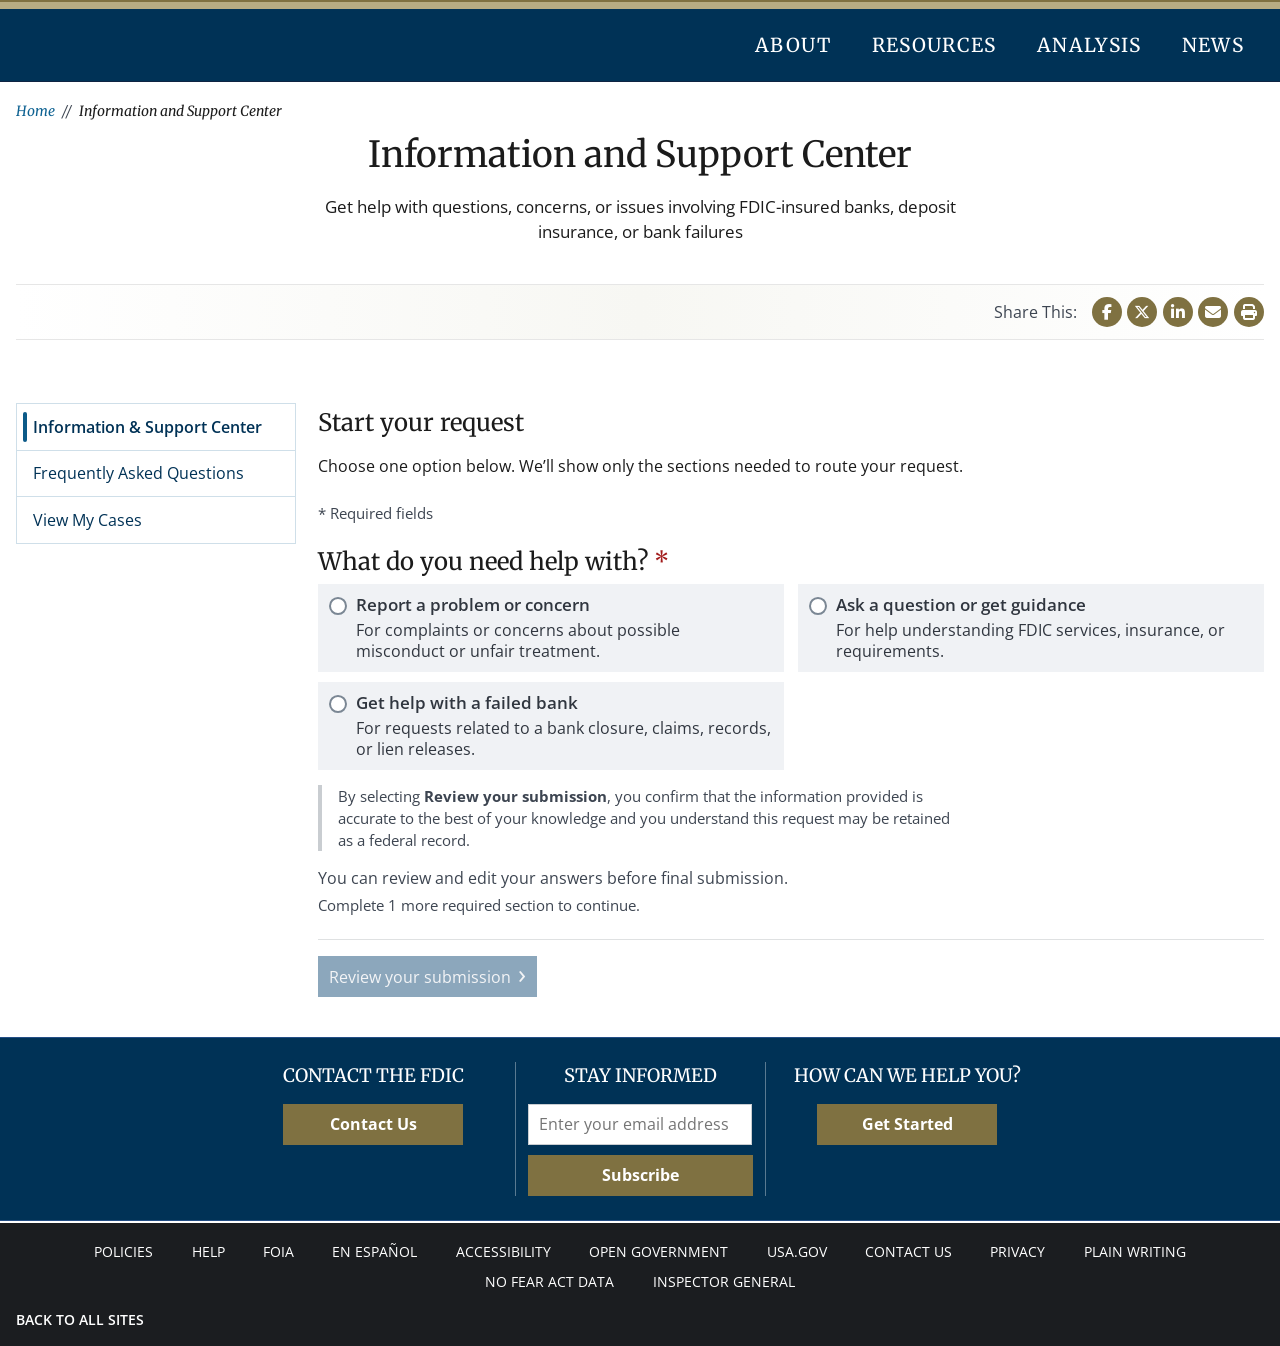
==== commit 5b81f5c0: "Update intake spacing and sync pending repo changes" ====
--- a/sites/fdic-public-information-faq/index.html
+++ b/sites/fdic-public-information-faq/index.html
@@ -9,6 +9,7 @@
     <link href="https://fonts.googleapis.com/css2?family=Merriweather:ital,wght@0,300;0,400;0,700;1,300;1,400;1,700&family=Open+Sans:wght@400;600;700&family=Source+Sans+Pro:wght@400;700&display=swap" rel="stylesheet" />
     <link rel="stylesheet" href="https://cdnjs.cloudflare.com/ajax/libs/font-awesome/6.5.2/css/all.min.css" />
     <link rel="stylesheet" href="styles.css" />
+    <!-- script src="https://mcp.figma.com/mcp/html-to-design/capture.js" async></script> -->
   </head>
   <body>
     <a class="skip-link" href="#main-content">Skip to main content</a>
--- a/sites/fdic-public-information-faq/styles.css
+++ b/sites/fdic-public-information-faq/styles.css
@@ -926,7 +926,7 @@
   display: grid;
   grid-template-columns: 280px minmax(0, 1fr);
   gap: 1.35rem;
-  padding-top: 0.9rem;
+  padding-top: 1.2rem;
   padding-bottom: 2.5rem;
 }
 
@@ -956,7 +956,7 @@
 
 .report-main h2 {
   margin-top: 0.3rem;
-  margin-bottom: 0.85rem;
+  margin-bottom: 1rem;
 }
 
 .report-content-grid {
@@ -983,7 +983,7 @@
 }
 
 .report-required-note {
-  margin: 0 0 1rem;
+  margin: 0 0 1.4rem;
   font-size: var(--type-body-secondary);
   color: var(--fdic-gray-700);
 }
@@ -1107,9 +1107,9 @@
 }
 
 .report-subcopy {
-  margin: 0 0 0.9rem;
+  margin: 0 0 1.25rem;
   font-size: 1.02rem;
-  line-height: 1.4;
+  line-height: 1.5;
   color: var(--fdic-gray-700);
 }
 
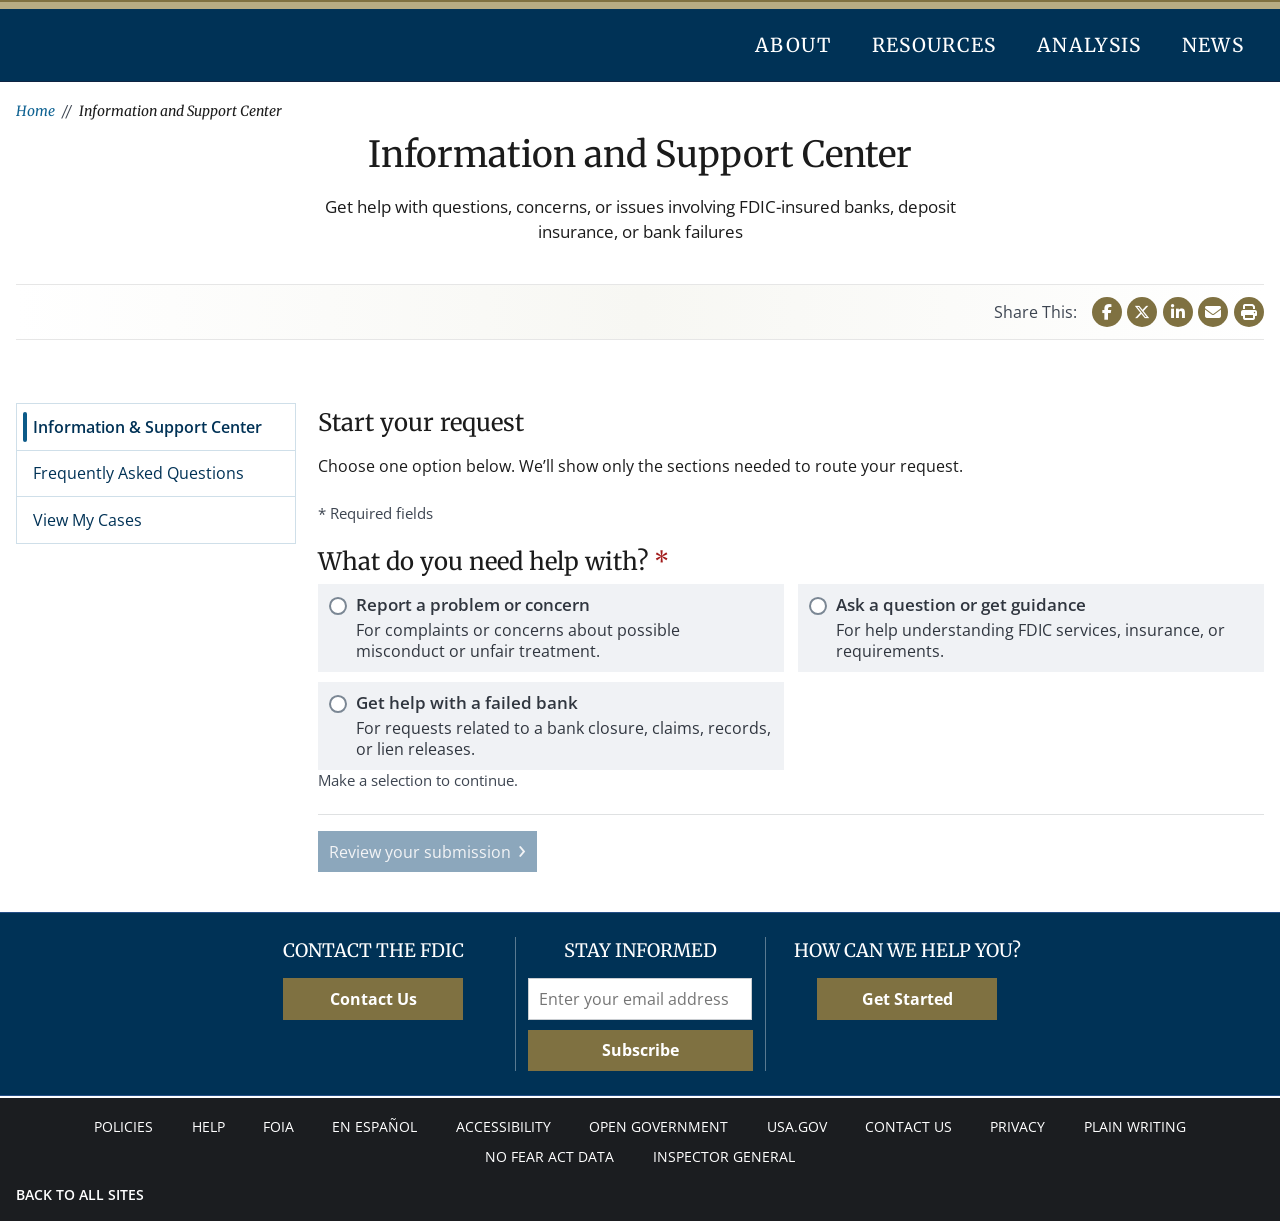
==== commit 84d3807b: "Refine progressive helper and disclosure visibility" ====
--- a/sites/fdic-public-information-faq/index.html
+++ b/sites/fdic-public-information-faq/index.html
@@ -132,7 +132,7 @@
                   </fieldset>
                 </div>
 
-                <section id="submission-disclosure" class="legal-note legal-note--full report-section">
+                <section id="submission-disclosure" class="legal-note legal-note--full report-section" hidden>
                   <p>By selecting <strong>Review your submission</strong>, you confirm that the information provided is accurate to the best of your knowledge and you understand this request may be retained as a federal record.</p>
                 </section>
 
@@ -142,7 +142,6 @@
                   <p id="endpoint-link-wrap" class="report-endpoint-link-wrap"></p>
                 </div>
 
-                <p class="report-submit-note">You can review and edit your answers before final submission.</p>
                 <p id="review-submit-helper" class="report-submit-helper" aria-live="polite"></p>
                 <fdic-step-actions
                   next-id="review-submission-btn"
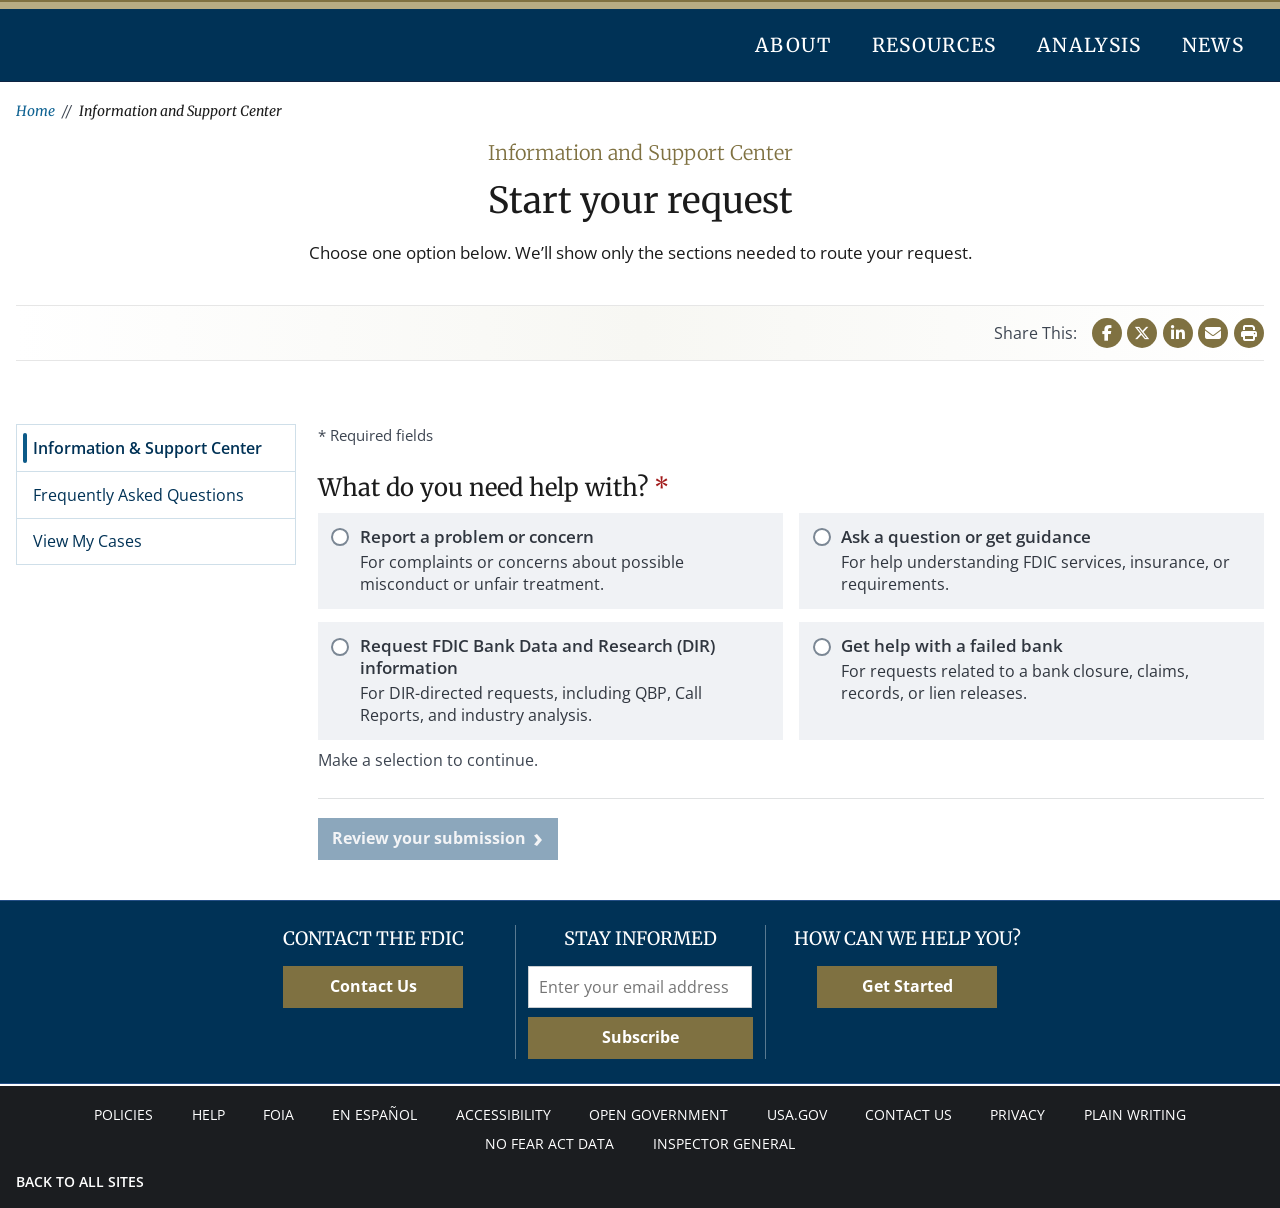
==== commit ff616699: "Refine support flow content, headings, and FAQ relevance" ====
--- a/sites/fdic-public-information-faq/index.html
+++ b/sites/fdic-public-information-faq/index.html
@@ -19,8 +19,9 @@
       <div class="ds-region-abovecontent">
         <fdic-breadcrumb crumbs='[{"label":"Home","href":"https://www.fdic.gov"},{"label":"Information and Support Center"}]'></fdic-breadcrumb>
 
-        <h1>Information and Support Center</h1>
-        <p class="support-intro">Get help with questions, concerns, or issues involving FDIC-insured banks, deposit insurance, or bank failures</p>
+        <p class="content-subtitle">Information and Support Center</p>
+        <h1 id="intake-heading">Start your request</h1>
+        <p id="intake-subcopy" class="support-intro">Choose one option below. We’ll show only the sections needed to route your request.</p>
 
         <fdic-share-bar></fdic-share-bar>
       </div>
@@ -35,8 +36,6 @@
         </aside>
 
         <section class="report-main">
-          <h2 id="intake-heading">Start your request</h2>
-          <p id="intake-subcopy" class="support-subcopy">Choose one option below. We’ll show only the sections needed to route your request.</p>
           <p class="report-required-note"><span aria-hidden="true">*</span> Required fields</p>
           <div class="report-content-grid report-content-grid--single">
             <div class="report-form-pane">
--- a/sites/fdic-public-information-faq/styles.css
+++ b/sites/fdic-public-information-faq/styles.css
@@ -956,7 +956,7 @@
 
 .report-main h2 {
   margin-top: 0.3rem;
-  margin-bottom: 1rem;
+  margin-bottom: 1.15rem;
 }
 
 .report-content-grid {
@@ -983,7 +983,7 @@
 }
 
 .report-required-note {
-  margin: 0 0 1.4rem;
+  margin: 0 0 1.6rem;
   font-size: var(--type-body-secondary);
   color: var(--fdic-gray-700);
 }
@@ -1103,11 +1103,11 @@
 }
 
 .report-section {
-  margin-top: 1.75rem;
+  margin-top: 2rem;
 }
 
 .report-subcopy {
-  margin: 0 0 1.25rem;
+  margin: 0 0 1.35rem;
   font-size: 1.02rem;
   line-height: 1.5;
   color: var(--fdic-gray-700);
@@ -1151,18 +1151,18 @@
 .report-grid {
   display: grid;
   grid-template-columns: repeat(2, minmax(0, 1fr));
-  gap: 0.65rem 0.85rem;
+  gap: 0.85rem 1rem;
 }
 
 .report-option {
   display: flex;
   align-items: flex-start;
-  gap: 0.55rem;
+  gap: 0.65rem;
   background: var(--surface-muted);
   border: 1px solid transparent;
   color: #30363f;
-  padding: 0.55rem 0.65rem;
-  min-height: 2.45rem;
+  padding: 0.72rem 0.8rem;
+  min-height: 2.8rem;
 }
 
 .report-option input[type="radio"] {
@@ -1212,15 +1212,15 @@
 
 .report-option__text {
   font-size: 0.98rem;
-  line-height: 1.35;
+  line-height: 1.4;
 }
 
 .report-option__text strong {
   display: block;
   font-size: 1.05rem;
-  line-height: 1.35;
+  line-height: 1.3;
   font-weight: 600;
-  margin-bottom: 0.2rem;
+  margin-bottom: 0.3rem;
 }
 
 .report-option-detail {
@@ -1358,6 +1358,10 @@
   justify-self: end;
   background: var(--fdic-blue-800);
   color: var(--fdic-white);
+  min-height: var(--control-height-large);
+  padding: var(--control-pad-y) var(--control-pad-x);
+  font-weight: 700;
+  line-height: 1.2;
   cursor: pointer;
 }
 
@@ -1387,8 +1391,8 @@
   justify-content: space-between;
   gap: 0.75rem;
   border-top: 1px solid var(--border-subtle);
-  margin-top: 1.4rem;
-  padding-top: 1rem;
+  margin-top: 1.6rem;
+  padding-top: 1.2rem;
 }
 
 fieldset.report-fieldset {
@@ -1400,7 +1404,7 @@
 fieldset.report-fieldset legend {
   display: block;
   padding: 0;
-  margin: 0 0 0.45rem;
+  margin: 0 0 0.65rem;
   font-family: "Merriweather", "Merriweather Web", Georgia, Cambria, "Times New Roman", Times, serif;
   font-size: var(--type-h2-size);
   line-height: 1.25;
@@ -1430,10 +1434,10 @@
 }
 
 .report-submit-helper {
-  margin: 0 0 0.25rem;
-  font-size: var(--type-body-secondary);
+  margin: 0.55rem 0 0.6rem;
+  font-size: var(--type-body-size);
   color: var(--fdic-gray-700);
-  line-height: 1.4;
+  line-height: 1.5;
 }
 
 .report-summary {
@@ -1478,6 +1482,10 @@
 
 .review-actions {
   margin-top: 1.15rem;
+}
+
+.review-actions .step-btn {
+  min-height: var(--control-height-large);
 }
 
 .review-faq-suggestions {
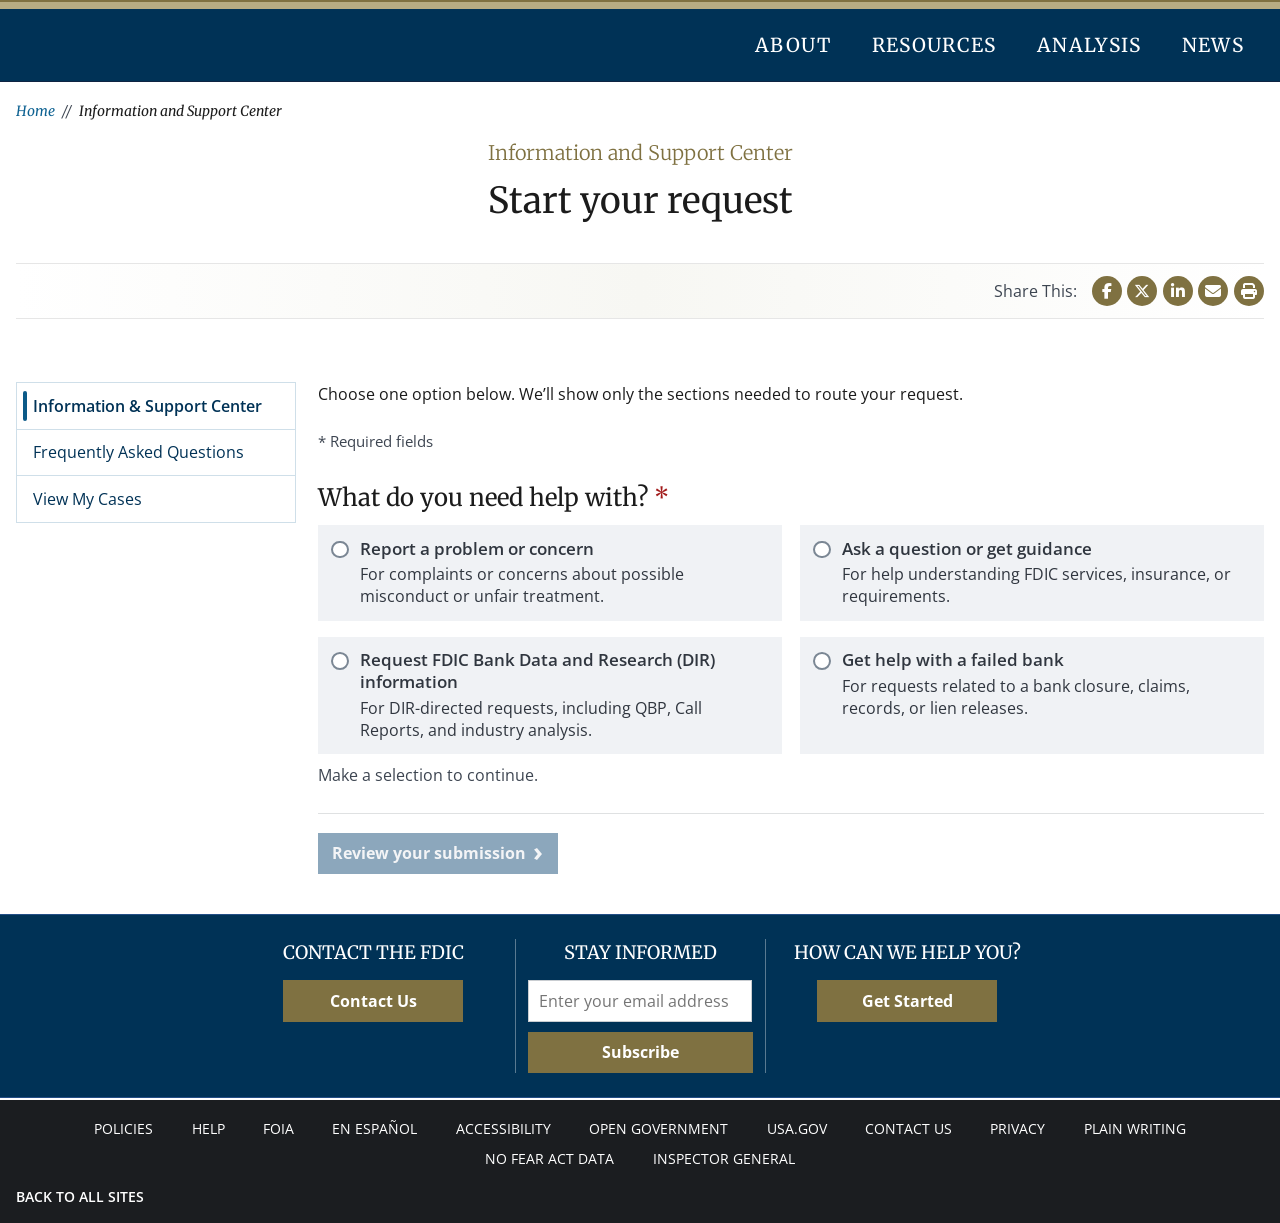
==== commit ab340f85: "Align hero labels and refine intake spacing" ====
--- a/sites/fdic-public-information-faq/index.html
+++ b/sites/fdic-public-information-faq/index.html
@@ -21,7 +21,6 @@
 
         <p class="content-subtitle">Information and Support Center</p>
         <h1 id="intake-heading">Start your request</h1>
-        <p id="intake-subcopy" class="support-intro">Choose one option below. We’ll show only the sections needed to route your request.</p>
 
         <fdic-share-bar></fdic-share-bar>
       </div>
@@ -36,6 +35,7 @@
         </aside>
 
         <section class="report-main">
+          <p id="intake-subcopy" class="support-subcopy">Choose one option below. We’ll show only the sections needed to route your request.</p>
           <p class="report-required-note"><span aria-hidden="true">*</span> Required fields</p>
           <div class="report-content-grid report-content-grid--single">
             <div class="report-form-pane">
--- a/sites/fdic-public-information-faq/styles.css
+++ b/sites/fdic-public-information-faq/styles.css
@@ -954,9 +954,15 @@
   margin-inline: auto;
 }
 
-.report-main h2 {
-  margin-top: 0.3rem;
-  margin-bottom: 1.15rem;
+.report-main h2,
+.report-main h3 {
+  margin-top: 1.5em;
+  margin-bottom: 0.5em;
+}
+
+.report-main h2:first-child,
+.report-main h3:first-child {
+  margin-top: 0;
 }
 
 .report-content-grid {
@@ -983,7 +989,7 @@
 }
 
 .report-required-note {
-  margin: 0 0 1.6rem;
+  margin: 0.2rem 0 1.9rem;
   font-size: var(--type-body-secondary);
   color: var(--fdic-gray-700);
 }
@@ -1103,7 +1109,7 @@
 }
 
 .report-section {
-  margin-top: 2rem;
+  margin-top: 2.25rem;
 }
 
 .report-subcopy {
@@ -1151,7 +1157,7 @@
 .report-grid {
   display: grid;
   grid-template-columns: repeat(2, minmax(0, 1fr));
-  gap: 0.85rem 1rem;
+  gap: 1rem 1.1rem;
 }
 
 .report-option {
@@ -1395,6 +1401,11 @@
   padding-top: 1.2rem;
 }
 
+.report-actions .step-btn {
+  min-height: var(--control-height-large);
+  padding: var(--control-pad-y) var(--control-pad-x);
+}
+
 fieldset.report-fieldset {
   border: 0;
   margin: 0;
@@ -1404,7 +1415,7 @@
 fieldset.report-fieldset legend {
   display: block;
   padding: 0;
-  margin: 0 0 0.65rem;
+  margin: 0 0 0.5em;
   font-family: "Merriweather", "Merriweather Web", Georgia, Cambria, "Times New Roman", Times, serif;
   font-size: var(--type-h2-size);
   line-height: 1.25;
@@ -1482,10 +1493,6 @@
 
 .review-actions {
   margin-top: 1.15rem;
-}
-
-.review-actions .step-btn {
-  min-height: var(--control-height-large);
 }
 
 .review-faq-suggestions {
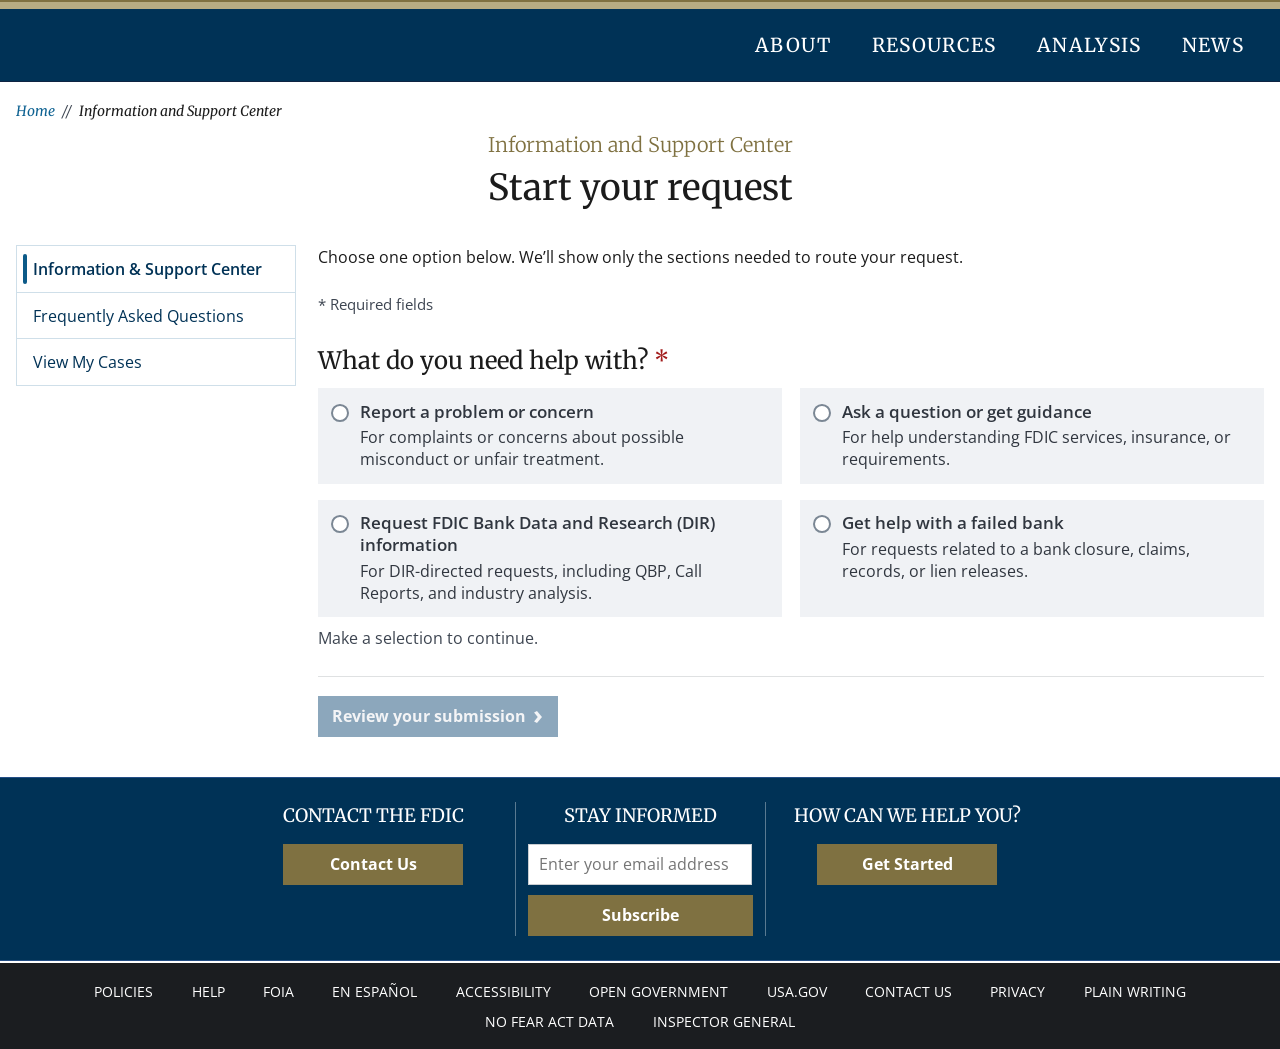
==== commit 9cbb1af5: "Address accessibility and UX issues across support prototype" ====
--- a/sites/fdic-public-information-faq/index.html
+++ b/sites/fdic-public-information-faq/index.html
@@ -3,7 +3,9 @@
   <head>
     <meta charset="UTF-8" />
     <meta name="viewport" content="width=device-width, initial-scale=1.0" />
-    <title>FDIC Information and Support Center</title>
+    <title>Information and Support Center | FDIC</title>
+    <meta name="description" content="Submit a request, report a concern, or ask a question through the FDIC Information and Support Center." />
+    <link rel="icon" href="https://www.fdic.gov/favicon.ico" type="image/x-icon" />
     <link rel="preconnect" href="https://fonts.googleapis.com" />
     <link rel="preconnect" href="https://fonts.gstatic.com" crossorigin />
     <link href="https://fonts.googleapis.com/css2?family=Merriweather:ital,wght@0,300;0,400;0,700;1,300;1,400;1,700&family=Open+Sans:wght@400;600;700&family=Source+Sans+Pro:wght@400;700&display=swap" rel="stylesheet" />
@@ -22,7 +24,6 @@
         <p class="content-subtitle">Information and Support Center</p>
         <h1 id="intake-heading">Start your request</h1>
 
-        <fdic-share-bar></fdic-share-bar>
       </div>
 
       <main id="main-content" class="report-layout" aria-label="Support intake flow">
@@ -63,7 +64,6 @@
                       <p><strong>Privacy and records notice:</strong> Submit only information needed to review and respond to your request. Your submission may become an agency record and may be disclosed if required by law, including FOIA.</p>
                       <p>Read our <a href="https://www.fdic.gov/about/privacy-program" target="_blank" rel="noopener noreferrer">Privacy Program</a>, <a href="https://www.fdic.gov/foia" target="_blank" rel="noopener noreferrer">FOIA information</a>, and <a href="https://www.fdic.gov/about/website-policies" target="_blank" rel="noopener noreferrer">Website Policies</a>.</p>
                     </section>
-                    <label for="details-input" class="visually-hidden">Briefly describe your issue or question</label>
                     <textarea id="details-input" class="report-textarea" required aria-required="true" aria-describedby="details-help"></textarea>
                   </fieldset>
                 </div>
@@ -126,7 +126,6 @@
                   <fieldset class="report-fieldset">
                     <legend>What is your desired resolution? <span class="report-required-marker" aria-hidden="true">*</span></legend>
                     <p class="report-subcopy">Describe the outcome you want in your own words.</p>
-                    <label for="resolution-input" class="visually-hidden">What is your desired resolution?</label>
                     <textarea id="resolution-input" class="report-textarea report-textarea--short" required aria-required="true"></textarea>
                   </fieldset>
                 </div>
--- a/sites/fdic-public-information-faq/styles.css
+++ b/sites/fdic-public-information-faq/styles.css
@@ -196,6 +196,22 @@
   text-align: left;
 }
 
+.ds-region-abovecontent .fdic-breadcrumb {
+  margin: 0 0 0.75rem;
+}
+
+.ds-region-abovecontent .content-subtitle {
+  margin: 0 0 0.45rem;
+}
+
+.ds-region-abovecontent h1 {
+  margin: 0 0 0.75rem;
+}
+
+.ds-region-abovecontent .support-intro {
+  margin: 0 auto 0.9rem;
+}
+
 .fdic-breadcrumb {
   margin: 0 0 0.75rem;
   font-size: var(--type-caption-size);
@@ -369,8 +385,7 @@
 }
 
 button,
-.usa-button,
-.back-link {
+.usa-button {
   font: inherit;
 }
 
@@ -767,8 +782,7 @@
   padding-right: 0.8rem;
 }
 
-.footer-secondary-menu a,
-.back-link {
+.footer-secondary-menu a {
   color: var(--fdic-white);
   text-decoration: none;
   font-family: "Open Sans", "Source Sans Pro", "Helvetica Neue", Helvetica, Roboto, Arial, sans-serif;
@@ -779,14 +793,8 @@
 }
 
 .footer-secondary-menu a:hover,
-.footer-secondary-menu a:focus-visible,
-.back-link:hover,
-.back-link:focus-visible {
+.footer-secondary-menu a:focus-visible {
   text-decoration: underline;
-}
-
-.back-link {
-  font-weight: 600;
 }
 
 .support-intro {
@@ -938,6 +946,17 @@
   position: sticky;
   top: 0.75rem;
   height: fit-content;
+}
+
+.report-side-rail--faq {
+  display: grid;
+  grid-template-rows: auto minmax(0, 1fr);
+  max-height: calc(100vh - 1.5rem);
+}
+
+.report-side-rail--faq .sidebar-container.navigation {
+  min-height: 0;
+  overflow-y: auto;
 }
 
 .report-side-rail fdic-progress-tracker:not(.is-active) {
